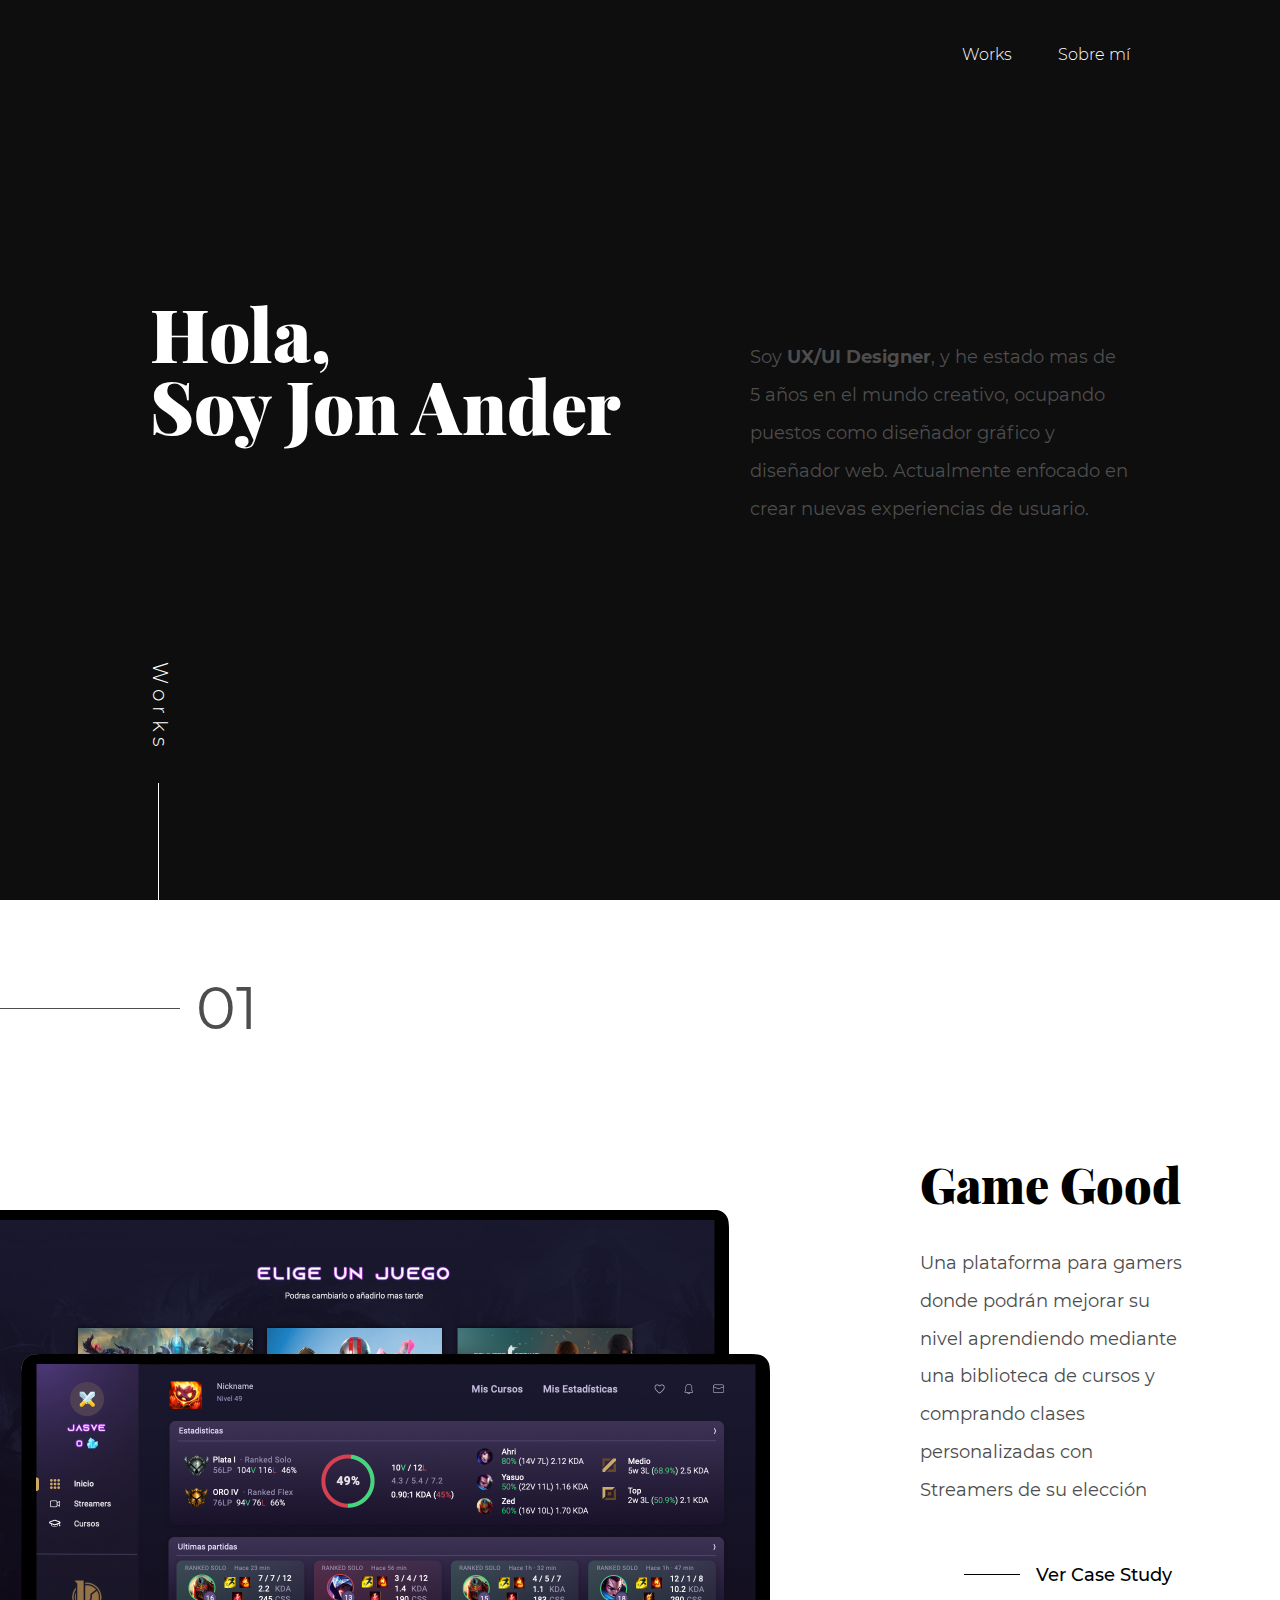
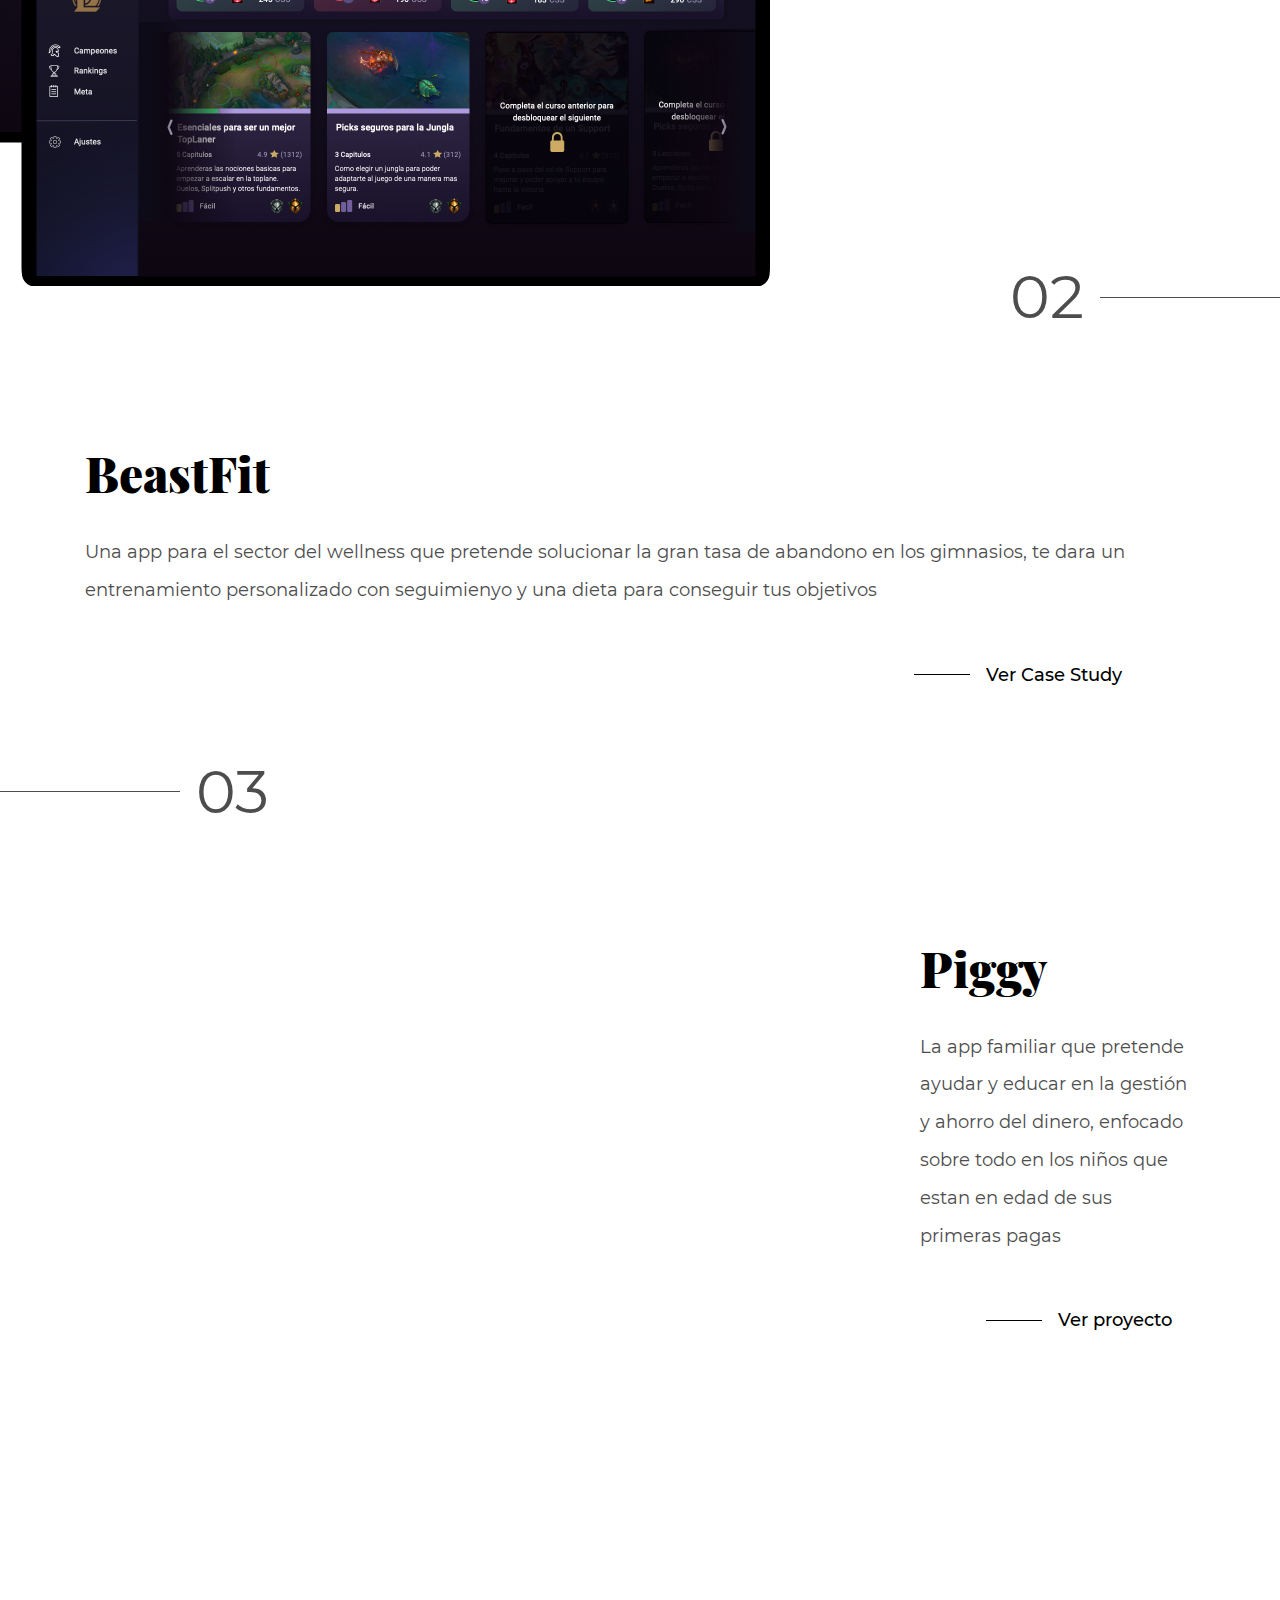
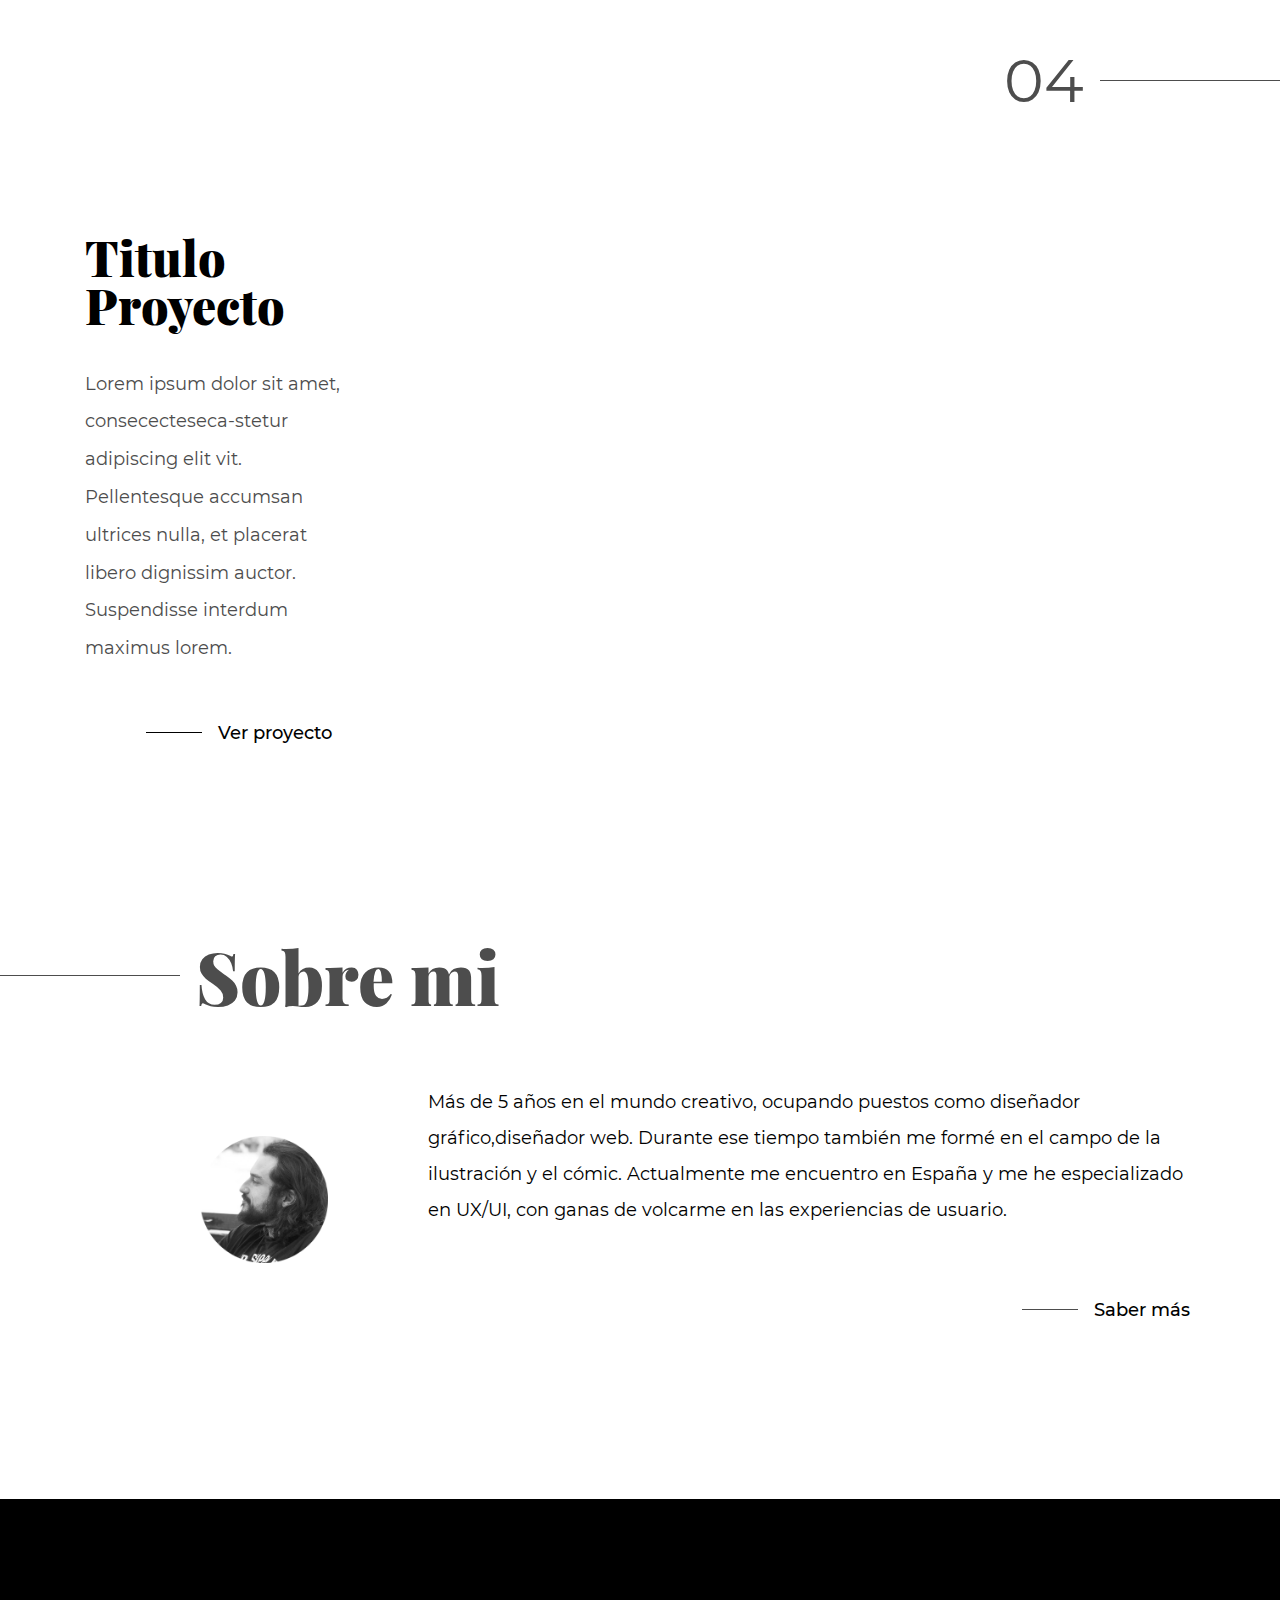
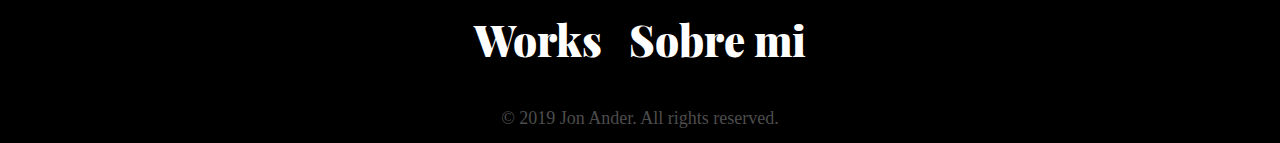
==== index.html @ a1425617 "Update index.html" ====
<!DOCTYPE html>
<html lang="en">

<head>
    <meta charset="UTF-8">
    <meta name="viewport" content="width=device-width, initial-scale=1.0">
    <meta http-equiv="X-UA-Compatible" content="ie=edge">
    <title>Jon Ander Designer</title>
    <link rel="stylesheet" href="reset.css">
    <link rel="stylesheet" href="normalize.css">
    <link rel="stylesheet" href="style.css">
    <link href="https://unpkg.com/aos@2.3.1/dist/aos.css" rel="stylesheet">
</head>

<body>

    <!--------- Portada ----------->

    <div class="hero-scene">
        <div class="contenedor-cabecera">
            <header class="container-cabecera">
                <div class="contenedor-redes">
                    <a href="#"><i class="fab fa-medium-m"></i></a>
                    <a href="#"><i class="fab fa-linkedin-in"></i></a>
                    <a href="#"><i class="far fa-envelope"></i></a>
                </div>
                <nav>
                    <div class="menu-home">
                        <a href="#">Works</a>
                        <a href="#">Sobre mí</a>
                    </div>
                </nav>
            </header>
        </div>
        <section class="caja-fraseyo">
            <div class="contenedor-yo">
                <p>Hola,</p>

                <p>Soy Jon Ander</p>
            </div>
            <h1 class="parrafo-home">Soy <span style="font-family: 'Montserrat-Bold';">UX/UI Designer</span>,
                y he estado mas de 5 años en el mundo creativo, ocupando puestos como diseñador gráfico y diseñador web.
                Actualmente enfocado en crear nuevas experiencias de usuario.</h1>
            <div>
        </section>
        <div class="texto-linea-rotar">
            <!--<img src="images/linea_vertical_home.png" alt="">-->
            <a href="">Works</a>
            <div class="hacer-linea-vertical"></div>
        </div>

    </div>

    <!-------------------->
    <!-------------------->
    <!-- Proyecto 1 -->

    <section class="caja-proyecto">
        <div class="caja-linea-numero-project">
            <div class="linea-horizontal-izq"></div>
            <p class="numero-project">01</p>
        </div>
        <div class="imagenes-textdrch">
            <div class="cajas-imagenes-izq">
                <a href="https://medium.com/@jasve90/ux-ui-case-study-good-game-plataforma-gamer-df535cbb4716"
                    class="link-img" target="_blank"><img src="images/gg1.png" alt="" style="opacity: 1;" class="imac"
                        data-aos="fade-up-right" data-aos-duration="1500" data-aos-easing="linear"></a>
                <a href="https://medium.com/@jasve90/ux-ui-case-study-good-game-plataforma-gamer-df535cbb4716"
                    class="link-image" target="_blank"><img src="images/gg-movil.png" alt="" class="iphone"
                        data-aos="fade-down" data-aos-duration="1000" data-aos-delay="100"></a>
            </div>
            <div class="texto-drch">
                <p class="titulo-text">Game Good</p>
                <p class="parrafo-drch">Una plataforma para gamers donde podrán mejorar su nivel aprendiendo mediante
                    una biblioteca de cursos y comprando clases personalizadas con Streamers de su elección
                </p>
                <div class="linea-enlace-drch">
                    <div class="linea-horizontal-enlace-drch"></div>
                    <a class="enlace"
                        href="https://medium.com/@jasve90/ux-ui-case-study-good-game-plataforma-gamer-df535cbb4716"
                        target="_blank">Ver Case Study</a>
                </div>
            </div>
        </div>
    </section>

    <!-------------------->
    <!-------------------->
    <!-- Proyecto 2 -->

    <section class="caja-proyecto">
        <div class="caja-linea-numero-project-drch">
            <div class="linea-horizontal-izq"></div>
            <p class="numero-project">02</p>
        </div>
        <div class="imagenes-textizq">
            <div class="cajas-imagenes-drch">
                <a href="https://medium.com/@jasve90/ux-ui-case-study-beastfit-app-wellness-f7bde3cec4b2"
                    class="link-image" target="_blank"><img src="images/wellnesv2.png" alt="" class="imac"
                        data-aos="fade-up-left" data-aos-duration="1500" data-aos-easing="linear"></a>
                <a href="https://medium.com/@jasve90/ux-ui-case-study-beastfit-app-wellness-f7bde3cec4b2" class="link-image" target="_blank"><img src="images/wellnes3.png" alt="" class="iphone"
                        data-aos="fade-down" data-aos-duration="1000" data-aos-delay="100"></a>
            </div>
            <div class="texto-izq">
                <p class="titulo-text">BeastFit</p>
                <p class="parrafo-drch">Una app para el sector del wellness que pretende solucionar la gran tasa de
                    abandono en los gimnasios, te dara un entrenamiento personalizado con seguimienyo y una dieta para
                    conseguir tus objetivos
                </p>
                <div class="linea-enlace-drch">
                    <div class="linea-horizontal-enlace-drch"></div>
                    <a class="enlace"
                        href="https://medium.com/@jasve90/ux-ui-case-study-beastfit-app-wellness-f7bde3cec4b2"
                        target="_blank">Ver Case Study</a>
                </div>
            </div>
        </div>
    </section>

    <!-------------------->
    <!------------------->
    <!-- Proyecto 3 -->

    <section class="caja-proyecto">
        <div class="caja-linea-numero-project">
            <div class="linea-horizontal-izq"></div>
            <p class="numero-project">03</p>
        </div>
        <div class="imagenes-textdrch">
            <div class="cajas-imagenes-izq">
                <a href="" class="link-img"><img src="images/imac_black.png" alt="" class="imac"
                        data-aos="fade-up-right" data-aos-duration="1500" data-aos-easing="linear"></a>
                <a href="" class="link-image"><img src="images/iPhoneXS - Space Gray Copy 4.png" alt="" class="iphone"
                        data-aos="fade-down" data-aos-duration="1000" data-aos-delay="100"></a>
            </div>
            <div class="texto-drch">
                <p class="titulo-text">Piggy</p>
                <p class="parrafo-drch">La app familiar que pretende ayudar y educar en la gestión y ahorro del dinero,
                    enfocado sobre todo en los niños que estan en edad de sus primeras pagas
                </p>
                <div class="linea-enlace-drch">
                    <div class="linea-horizontal-enlace-drch"></div>
                    <a class="enlace">Ver proyecto</a>
                </div>
            </div>
        </div>
    </section>

    <!-------------------->
    <!-------------------->
    <!-- Proyecto 4 -->

    <section class="caja-proyecto">
        <div class="caja-linea-numero-project-drch">
            <div class="linea-horizontal-izq"></div>
            <p class="numero-project">04</p>
        </div>
        <div class="imagenes-textizq">
            <div class="cajas-imagenes-drch">
                <a href="" class="link-image"><img src="images/imac_black.png" alt="" class="imac"
                        data-aos="fade-up-left" data-aos-duration="1500" data-aos-easing="linear"></a>
                <img src="images/iPhoneXS - Space Gray Copy 4.png" alt="" class="iphone" class="iphone"
                    data-aos="fade-down" data-aos-duration="1000" data-aos-delay="100">
            </div>
            <div class="texto-izq">
                <p class="titulo-text">Titulo Proyecto</p>
                <p class="parrafo-drch">Lorem ipsum dolor sit amet, consececteseca-stetur adipiscing elit vit.
                    Pellentesque
                    accumsan ultrices nulla, et placerat libero dignissim auctor. Suspendisse interdum maximus lorem.
                </p>
                <div class="linea-enlace-drch">
                    <div class="linea-horizontal-enlace-drch"></div>
                    <a class="enlace">Ver proyecto</a>
                </div>
            </div>
        </div>
    </section>
    <!-------------------->
    <!-------------------->
    <!-- About me-->

    <section>
        <div class="caja-linea-numero-project">
            <div class="linea-horizontal-izq-about"></div>
            <p class="about">Sobre mi</p>
        </div>
        <div class="container-about">
            <div class="imagen-yo">
                <img src="images/yo.png" alt="">
            </div>
            <div class="texto-yo">
                <p class="titulo-yo">Más de 5 años en el mundo creativo, ocupando puestos como diseñador
                    gráfico,diseñador web. Durante ese tiempo también me formé en el campo de la ilustración y el cómic.
                    Actualmente me encuentro en España y me he especializado en UX/UI, con ganas de volcarme en las
                    experiencias de usuario.</p>
                <div class="linea-enlace-about">
                    <div class="linea-horizontal-about"></div>
                    <a class="enlace">Saber más</a>
                </div>
            </div>
        </div>
    </section>
    <!-------------------->
    <!-------------------->
    <!-- Footer -->
    <footer>
        <div class="container-footer">
            <div class="redes-footer">
                <a href="#"><i class="fab fa-medium-m"></i></a>
                <a href="#"><i class="fab fa-linkedin-in"></i></a>
                <a href="#"><i class="far fa-envelope"></i></a>
            </div>
            <div class="menu-footer">
                <a href="">Works</a>
                <a href="">Sobre mi</a>
            </div>
            <div class="frase-derechos">
                <p>© 2019 Jon Ander. All rights reserved.</p>
            </div>
        </div>
    </footer>

</body>

<script src="https://unpkg.com/aos@2.3.1/dist/aos.js"></script>
<script>
    AOS.init();
    window.addEventListener('load', AOS.refresh)
</script>
<script src="https://kit.fontawesome.com/026ed7ef67.js" crossorigin="anonymous"></script>

</html>
---- style.css ----
@font-face{
    font-family: 'Montserrat-Medium';
    src: url("fonts/Montserrat-Medium.ttf")
}
@font-face{
    font-family: 'Montserrat-Light';
    src: url("fonts/Montserrat-Light.ttf")
}
@font-face{
    font-family: 'Montserrat-Regular';
    src: url("fonts/Montserrat-Regular.ttf")
}
@font-face{
    font-family: 'Montserrat-Bold';
    src: url("fonts/Montserrat-Bold.ttf")
}
@font-face{
    font-family: 'PlayfairDislplay-black';
    src: url("fonts/PlayfairDisplay-Black.ttf")
}

html{
    height: 100%;
}

body{
    height:100%;
}

a{
text-decoration:none;
color:#ffffff;
}

body{
    font-family: 'Montserrat-Light';
}

div.hero-scene {
    background: #0E0E0E;
    width: 100%;
    min-height: 100%;
    height: 100%;
}

header {
    align-items: center;
    display: flex;
    padding: 42px 150px 0px 150px;
    flex-wrap: nowrap;
    align-content: normal;
    justify-content: space-between;
}

.contenedor-redes a {
    margin-right: 18px;
    font-size: 25px;
}
.contenedor-redes a:last-child {
    margin: 0px;
}
.menu-home a:first-child {
    margin-right: 42px;
}
section.caja-fraseyo {
    display: flex;
    margin-left: 150px;
    margin-right: 150px;
    margin-top: 230px;
    align-items: baseline;
}
.contenedor-yo{
    margin-right: 120px;

}

.contenedor-yo p {
    font-family: 'PlayfairDislplay-black';
    color: white;
    width: 480px;
    margin: 0px;
    font-size:72px;
    
}
.parrafo-home{
    font-size: 18px;
    font-family: 'Montserrat-Regular';
    color:#4D4D4D;
    line-height: 38px;
    margin-bottom: 0px;
}
.texto-linea-rotar {
    margin-left: 150px;
    display: flex;
    flex-direction: column;
    align-items: flex-start;
}

.hacer-linea-vertical {
    width: 1px;
    background: white;
    height: 130px;
    margin-left: 8px;
}

.texto-linea-rotar a {
    font-family: 'Montserrat-Light';
    font-size: 20px;
    letter-spacing: 5.6px;
    writing-mode: tb-rl;
    margin-top: 134px;
    margin-bottom: 30px;
}
.texto-drch a{
    color: black;
}

.caja-linea-numero-project {
    margin-top: 78px;
    display: flex;
    align-items: center;
}

.linea-horizontal-izq {
    width: 180px;
    height: 1px;
    background: #4d4d4d;
}

.caja-linea-numero-project {
    margin-top: 78px;
}

p.numero-project {
    font-family: 'Montserrat-Regular';
    font-size: 60px;
    margin-left: 16px;
    color: #4D4D4D;
    margin-right: 16px;
}

.imagenes-textdrch {
    display: flex;
    margin-left: 80px;
    margin-right: 92px;
    margin-top: 72px;
}
.texto-drch {
    margin-left: 50px;
    margin-top:50px;
}


.cajas-imagenes-izq{
    position: relative;
} 
.imac {
    max-width: 790px;
    opacity: 1;
}


.cajas-imagenes-izq .iphone{
    max-width: 220px;
    position: absolute;
    top: 38%;
    left: 10%;
    width: 100%;
}

p.titulo-text {
    font-family: 'PlayfairDislplay-black';
    font-size: 48px;
    margin: 0px;
}
p.parrafo-drch {
    font-family: 'Montserrat-Regular';
    font-size: 18px;
    color: #4d4d4d;
    line-height: 2.1;
    margin-top: 37px;
}


.linea-enlace-drch {
    display: flex;
    align-items: center;
    justify-content: flex-end;
    margin-top: 56px;
    margin-right: 16px;
}
.texto-drch a {
    color: black;
    font-family: 'Montserrat-Medium';
    font-size: 18px;
}
.linea-horizontal-enlace-drch {
    width: 56px;
    background: black;
    height: 1px;
    margin-right: 16px;
}
/*    Caja texto izq      */

.caja-linea-numero-project-drch {
    margin-top: 78px;
    display: flex;
    align-items: center;
    flex-direction: row-reverse;
}

.imagenes-textizq {
    display: flex;
    margin-left: 85px;
    margin-right: 92px;
    margin-top: 72px;
    flex-direction: row-reverse;
}

.texto-izq {
    margin-right: 50px;
    margin-top:50px;
}

.texto-izq a {
    color: black;
    font-family: 'Montserrat-Medium';
    font-size: 18px;
}

.cajas-imagenes-drch{
    position: relative;
} 

.cajas-imagenes-drch .iphone{
    max-width: 220px;
    position: absolute;
    top: 38%;
    right: 10%;
}
/*****   ABOUT ME *****/

.linea-horizontal-izq-about {
    width: 180px;
    height: 1px;
    background: #4d4d4d;
}

p.about {
    font-family: 'PlayfairDislplay-black';
    font-size: 72px;
    margin-left: 16px;
    color: #4D4D4D;
}

.container-about {
    display: flex;
    align-items: center;
}
.imagen-yo {
    margin-left: 200px;
    margin-top: 72px;
}
.imagen-yo img {
    width: 76%;


}
.texto-yo {
    MARGIN-RIGHT: 90PX;
    MARGIN-LEFT: 60px;
    margin-top: 72px;
}

p.titulo-yo{
    font-family: 'Montserrat-Regular';
    font-size:18px;
    line-height: 36px;
}

.linea-enlace-about a{
    color: black;
    font-family: 'Montserrat-Medium';
    font-size: 18px;
}

.linea-enlace-about {
    display: flex;
    justify-content: flex-end;
    align-items: center;
    margin-top: 73px;
}
.linea-horizontal-about {
    width: 56px;
    height: 1px;
    background: #4D4D4D;
    margin-right:16px;
}

/** F O O T E R **/

footer{
    margin-top:180px;
}

.container-footer {
    background-color: #000000;
    text-align: center;
    padding-top: 40px;
    padding-bottom: 16px;
}

.redes-footer a {
    font-size: 24px;
}

.redes-footer {
    display: flex;
    justify-content: space-evenly;
    width: 10%;
    margin: 0 auto;
    margin-top: 40px;
    margin-bottom: 40px;
}

.menu-footer {
    width: 30%;
    margin: 0 auto;
    display: flex;
    justify-content: space-evenly;
}

.menu-footer a {
    font-size: 42px;
    font-family: 'PlayfairDislplay-black';
}

.frase-derechos {
    display: flex;
    justify-content: center;
    width: 50%;
    margin: 0 auto;
    margin-top: 48px;
}
.frase-derechos p {
    color: #4D4D4D;
    font-size: 18px;
    font-family: 'Montserrat';
}
a:hover{
    color: #E98F40;
}
.contenedor-redes a:hover {
    background: white;
    padding: 10px 12px;
    border-radius: 50%;
}



.cajas-imagenes-izq img:hover{
    transform: scale(1.1);
}


/********************/
/******  R E S P O N S I V E ******/

@media only screen and (max-width:414px){
    html {
        height: 100%;
        max-width: 100%;
        /* overflow-x: hidden; */
    }
    
    body{
        height:100%;
        max-width: 100%;
        /* overflow-x: hidden; */
    }

header {
    align-items: center;
    display: flex;
    padding: 20px;
    flex-direction: column;
    align-content: normal;
    justify-content: space-between;
}
.menu-home {
    display: flex;
    justify-content: center;
    margin: 0 auto;
    margin-top: 24px;
}




.contenedor-redes {
    display: none;
}
section.caja-fraseyo {
    display: block;
    margin-left: 0;
    margin-right: 30px;
    margin-top: 70px;
    align-items: baseline;
}
.contenedor-yo {
    margin-right: 0;
}
.contenedor-yo p {
    width: auto;
    margin: 0px;
    font-size: 76px;
    line-height: 80px;
    margin-left: 10px;
}
.parrafo-home {
    font-size: 18px;
    font-family: 'Montserrat-Regular';
    color: #4D4D4D;
    line-height: 36px;
    margin-top: 40px;
    margin-left: 10px;
}

div.hero-scene {
    background: #0E0E0E;
    width: 100%;
    min-height: 100%;
    height: auto;
}
.texto-linea-rotar {
    margin-left: 5px;
}

.imagenes-textdrch {
    display: BLOCK;
    margin-left: 0;
    margin-right: 0;
    margin-top: 72px;
}
.texto-drch {
    margin-left: 10px;
    margin-right: 10px;
    margin-top: 70px;
}
.cajas-imagenes-drch .iphone {
    right: 14%;
}
.imagenes-textizq {
    display: BLOCK;
    margin-left: 0;
    margin-right: 0;
    margin-top: 72px;
    flex-direction: row-reverse;
}
.texto-izq {
    margin-right: 20px;
    margin-top: 70px;
    margin-left: 10px;
}
.linea-horizontal-izq-about {
    width: 50px;;
}
p.about {
    font-size: 40px;
}

.container-about {
    display: block;
    align-items: inherit;
}
.imagen-yo {
    margin-left: 0;
    margin-top: 72px;
    text-align: center;
}
.texto-yo {
    MARGIN-RIGHT: 20px;
    MARGIN-LEFT: 10px;
    margin-top: 50px;
}
.redes-footer {
    display: flex;
    justify-content: space-evenly;
    width: 50%;
    margin: 0 auto;
    margin-top: 40px;
    margin-bottom: 40px;
}
.menu-footer a {
    font-size: 30px;
    font-family: 'PlayfairDislplay-black';
}
.menu-footer {
    width: 80%;
    margin: 0 auto;
    display: flex;
    justify-content: space-evenly;
}
.frase-derechos {
    display: flex;
    justify-content: center;
    width: 100%;
    margin: 0 auto;
    margin-top: 48px;
}
.frase-derechos p {
    font-size: 15px;
}

.caja-proyecto {
    overflow-x: hidden;
}  

}
@media only screen and (min-width:415px) and (max-width:768px){
    html {
        height: 100%;
        max-width: 100%;
        /* overflow-x: hidden; */
    }
    
    body{
        height:100%;
        max-width: 100%;
        /* overflow-x: hidden; */
    }
    
    header {
        align-items: center;
        display: flex;
        padding: 20px 50px 20px 50px;
        flex-wrap: nowrap;
        align-content: normal;
        justify-content: space-between;
    }
    div.hero-scene {
    background: #0E0E0E;
    width: 100%;
    min-height: 0;
    height: auto;
}
   

section.caja-fraseyo {
    display: flex;
    margin-left: 50px;
    margin-right: 50px;
    margin-top: 150px;
    align-items: center;
}
.parrafo-home {
    margin-left: 70px;
}
    .contenedor-yo {
        margin-right: 0;
        max-width: 50%;
    }
    .contenedor-yo p {
        margin: 0px;
        font-size: 76px;
        line-height: 80px;
        margin-left: 10px;
    }
    .parrafo-home {
        font-size: 18px;
        font-family: 'Montserrat-Regular';
        color: #4D4D4D;
        line-height: 36px;
        margin-top: 0px;
        margin-left: 10px;
        margin-right: 10px;
    }
    
    div.hero-scene {
        background: #0E0E0E;
        width: 100%;
        min-height:0%;
        height: auto;
    }
    .texto-linea-rotar {
        margin-left: 50px;
    }
    
    .imagenes-textdrch {
        display: BLOCK;
        margin-left: 0;
        margin-right: 0;
        margin-top: 72px;
    }
    .texto-drch {
        margin-left: 50px;
        margin-right: 50px;
        margin-top: 70px;
    }
    .cajas-imagenes-drch .iphone {
        right: 14%;
    }
    .imagenes-textizq {
        display: BLOCK;
        margin-left: 0;
        margin-right: 0;
        margin-top: 72px;
        flex-direction: row-reverse;
    }
    .texto-izq {
        margin-right: 50px;
        
        margin-top: 70px;
        margin-left: 50px;
    }
    .linea-horizontal-izq-about {
        width: 50px;;
    }
    p.about {
        font-size: 40px;
    }
    
    .container-about {
        align-items: inherit;
    }
    .imagen-yo {
        margin-left: 0;
        margin-top: 72px;
        text-align: center;
    }
    .imagen-yo img {
        width: 70%;
    }
    .texto-yo {
        MARGIN-RIGHT: 50px;
        MARGIN-LEFT: 10px;
        margin-top: 50px;
        max-width: 60%;
    }
    .redes-footer {
        display: flex;
        justify-content: space-evenly;
        width: 50%;
        margin: 0 auto;
        margin-top: 40px;
        margin-bottom: 40px;
    }
    .menu-footer a {
        font-size: 30px;
        font-family: 'PlayfairDislplay-black';
    }
    .menu-footer {
        width: 80%;
        margin: 0 auto;
        display: flex;
        justify-content: space-evenly;
    }
    .frase-derechos {
        display: flex;
        justify-content: center;
        width: 100%;
        margin: 0 auto;
        margin-top: 48px;
    }
    .frase-derechos p {
        font-size: 15px;
    }

    .caja-proyecto {
        overflow-x: hidden;
    }  
    
}


@media only screen and (min-width:769px) and (max-width:1024px){

    body {
        width: 100%;
        /* overflow-x: hidden;
        min-width: 100%; */
    }
    html {
        width: 100%;
        /* overflow-x: hidden;
        min-width: 100%; */
    }

    
    header {
        align-items: center;
        display: flex;
        padding: 20px 50px 20px 50px;
        flex-wrap: nowrap;
        align-content: normal;
        justify-content: space-between;
    }
    div.hero-scene {
    background: #0E0E0E;
    width: 100%;
    min-height: 0;
    height: auto;
}
   

section.caja-fraseyo {
    display: flex;
    margin-left: 50px;
    margin-right: 50px;
    margin-top: 150px;
    align-items: center;
}
.parrafo-home {
    margin-left: 70px;
}
    .contenedor-yo {
        margin-right: 0;
        max-width: 50%;
    }
    .contenedor-yo p {
        margin: 0px;
        font-size: 76px;
        line-height: 80px;
        margin-left: 10px;
    }
    .parrafo-home {
        font-size: 18px;
        font-family: 'Montserrat-Regular';
        color: #4D4D4D;
        line-height: 36px;
        margin-top: 0px;
        margin-left: 10px;
        margin-right: 10px;
    }
    
    div.hero-scene {
        background: #0E0E0E;
        width: 100%;
        min-height:0%;
        height: auto;
    }
    .texto-linea-rotar {
        margin-left: 50px;
    }
    
    .imagenes-textdrch {
        display: BLOCK;
        margin-top: 72px;
    }
    .texto-drch {
        margin-left: 50px;
        margin-right: 50px;
        margin-top: 70px;
    }
    .cajas-imagenes-drch .iphone {
        right: 14%;
    }
    .imagenes-textizq {
        display: BLOCK;
        margin-top: 72px;
        flex-direction: row-reverse;
    }
    .texto-izq {
        margin-right: 50px;
        
        margin-top: 70px;
        margin-left: 50px;
    }
    .linea-horizontal-izq-about {
        width: 50px;;
    }
    p.about {
        font-size: 40px;
    }
    
    .container-about {
        align-items: inherit;
    }
    .imagen-yo {
        margin-left: 0;
        margin-top: 72px;
        text-align: center;
    }
    .imagen-yo img {
        width: 70%;
    }
    .texto-yo {
        MARGIN-RIGHT: 50px;
        MARGIN-LEFT: 10px;
        margin-top: 50px;
        max-width: 60%;
    }
    .redes-footer {
        display: flex;
        justify-content: space-evenly;
        width: 50%;
        margin: 0 auto;
        margin-top: 40px;
        margin-bottom: 40px;
    }
    .menu-footer a {
        font-size: 30px;
        font-family: 'PlayfairDislplay-black';
    }
    .menu-footer {
        width: 80%;
        margin: 0 auto;
        display: flex;
        justify-content: space-evenly;
    }
    .frase-derechos {
        display: flex;
        justify-content: center;
        width: 100%;
        margin: 0 auto;
        margin-top: 48px;
    }
    .frase-derechos p {
        font-size: 15px;
    }

    .caja-proyecto {
        overflow-x: hidden;
    }  


}



@media only screen and (min-width:1025px) and (max-width:1440px){
}


@media only screen and (min-width:1441px){
}
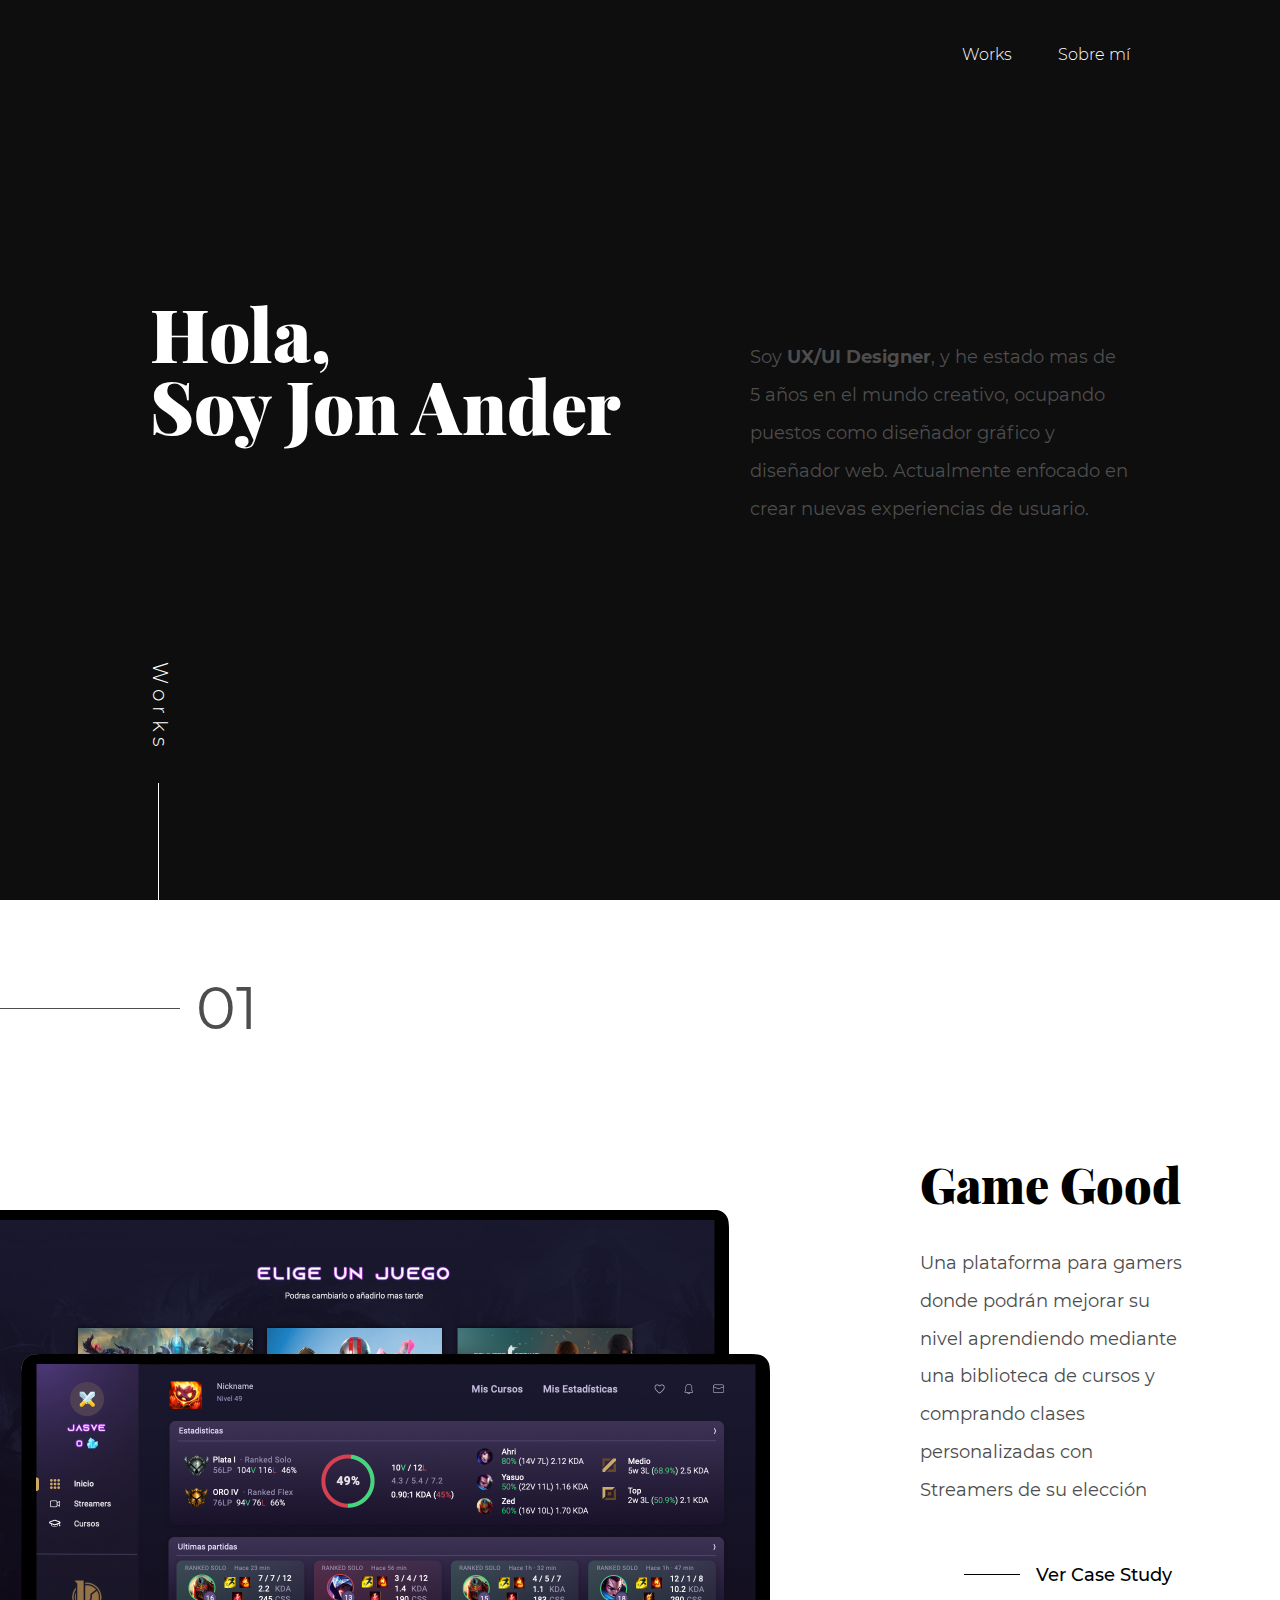
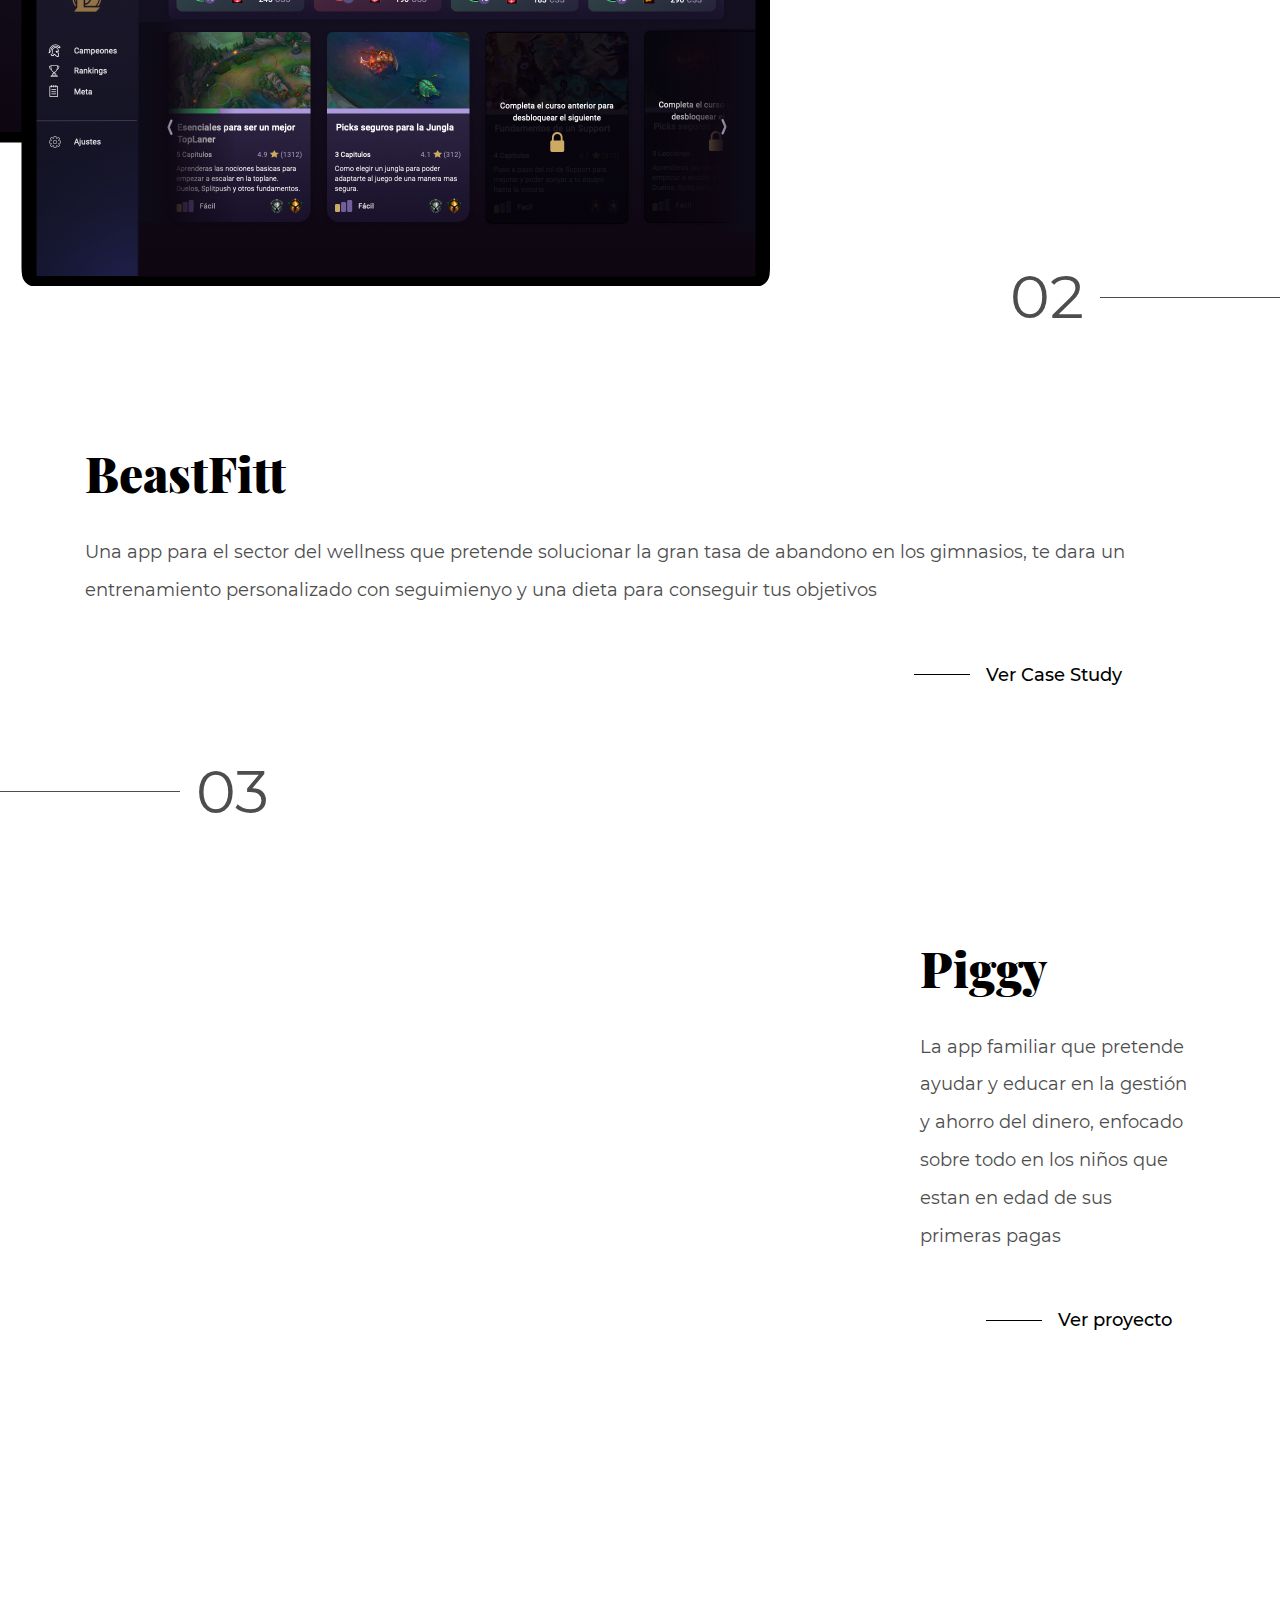
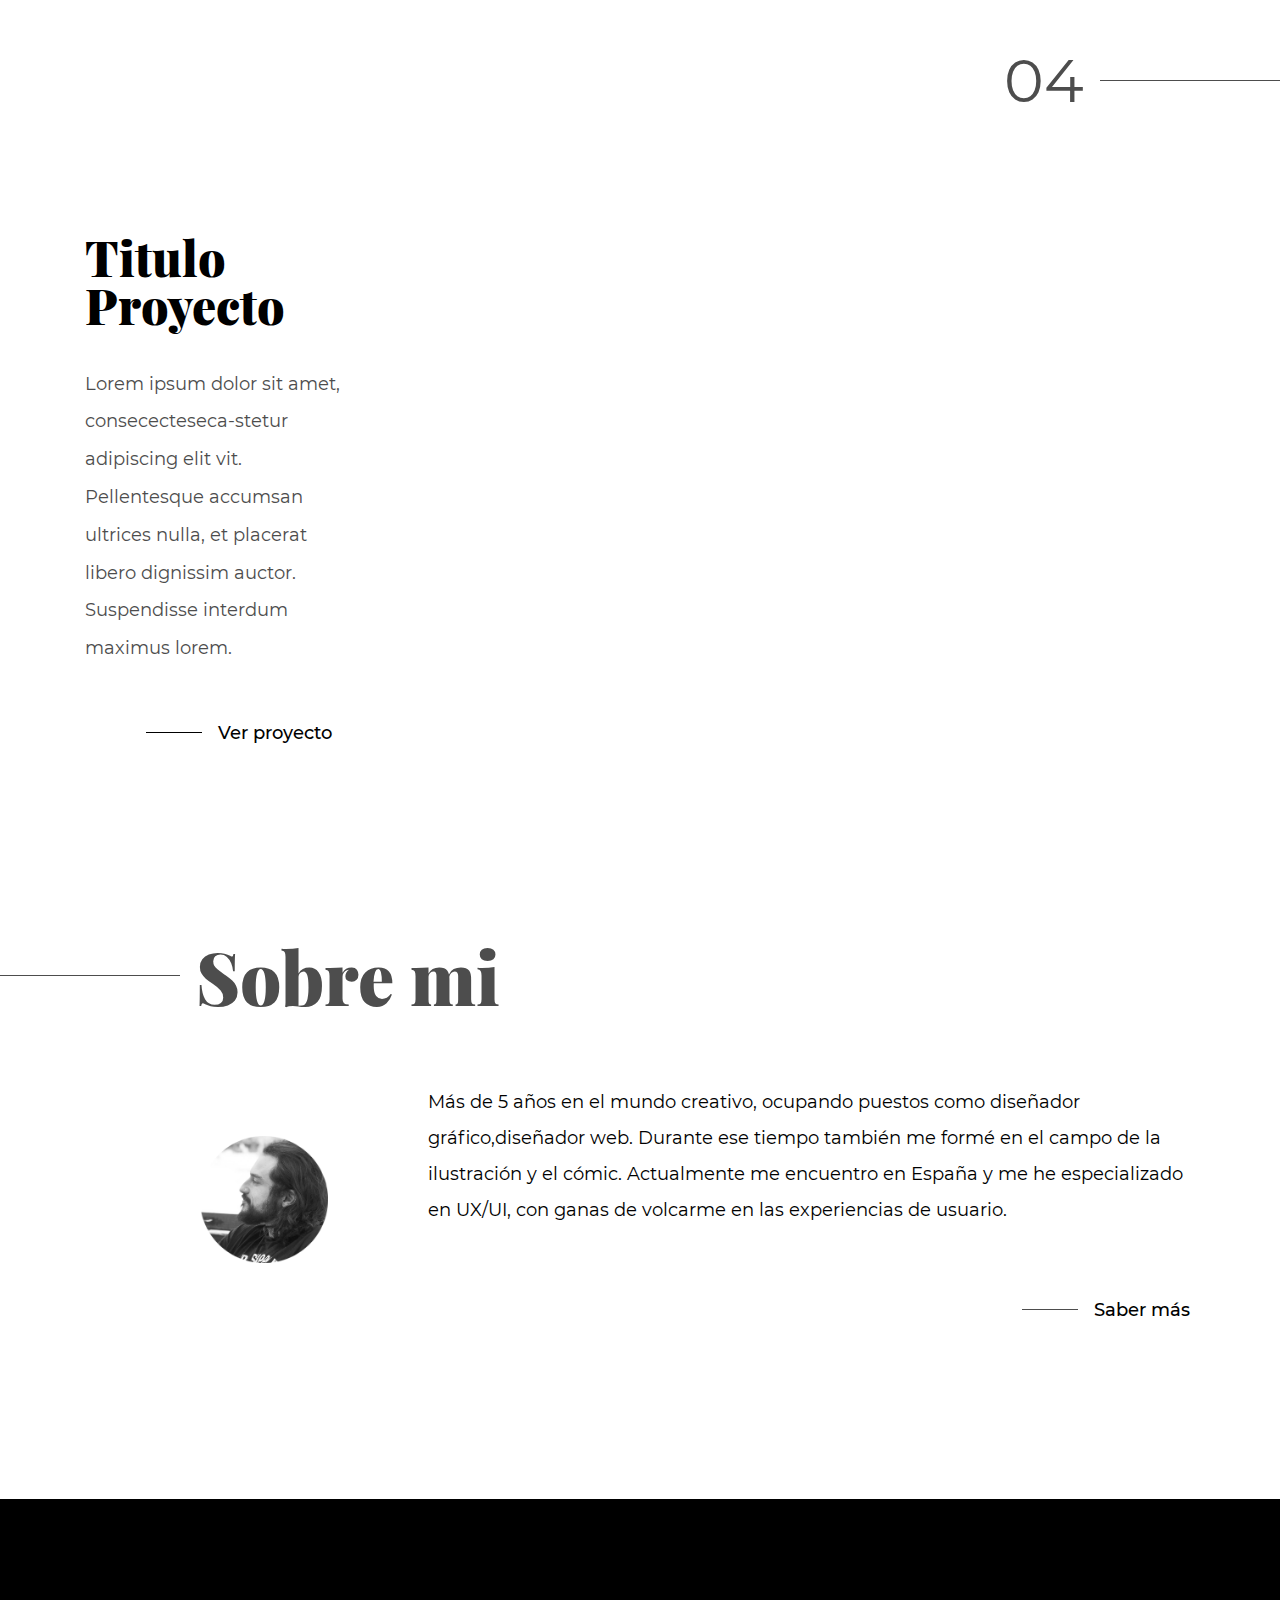
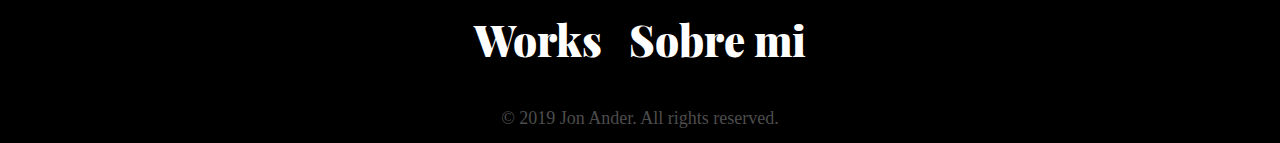
==== commit 02e52301: "Update index.html" ====
--- a/index.html
+++ b/index.html
@@ -102,7 +102,7 @@
                         data-aos="fade-down" data-aos-duration="1000" data-aos-delay="100"></a>
             </div>
             <div class="texto-izq">
-                <p class="titulo-text">BeastFit</p>
+                <p class="titulo-text">BeastFitt</p>
                 <p class="parrafo-drch">Una app para el sector del wellness que pretende solucionar la gran tasa de
                     abandono en los gimnasios, te dara un entrenamiento personalizado con seguimienyo y una dieta para
                     conseguir tus objetivos
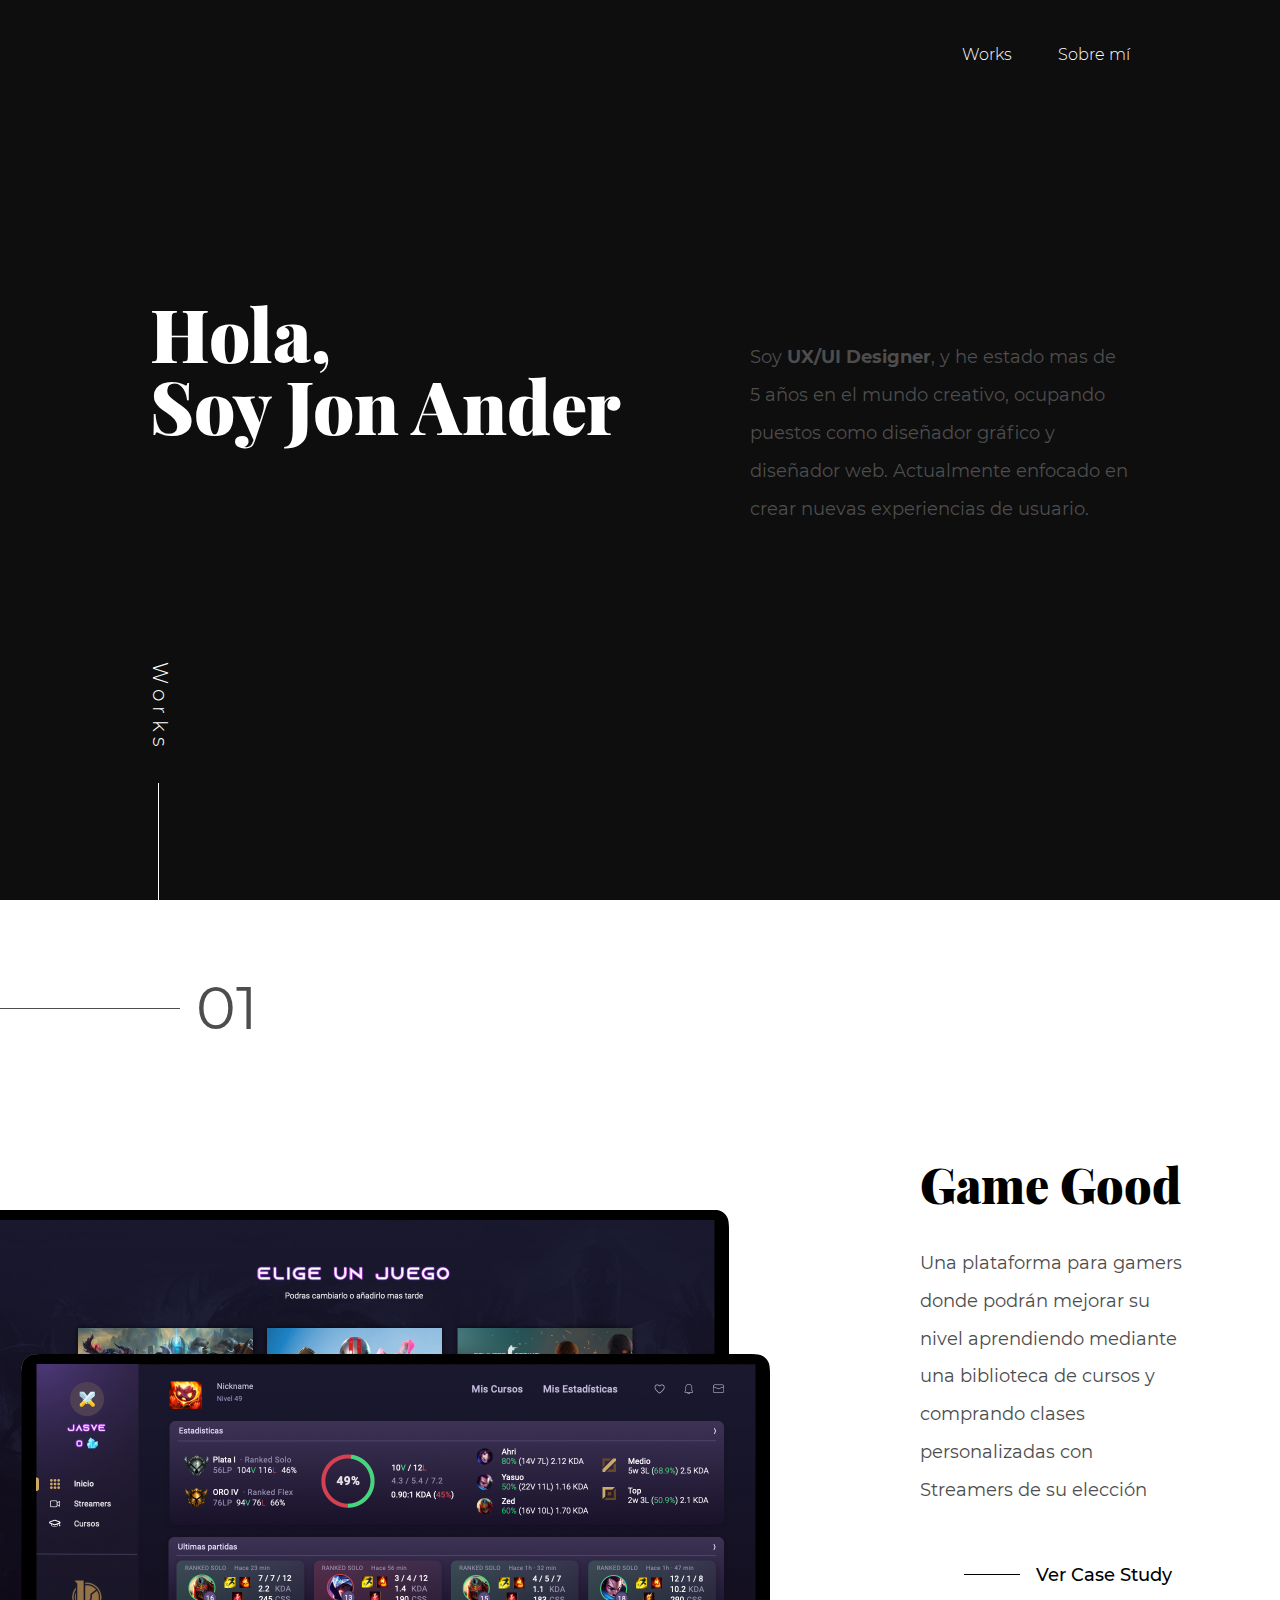
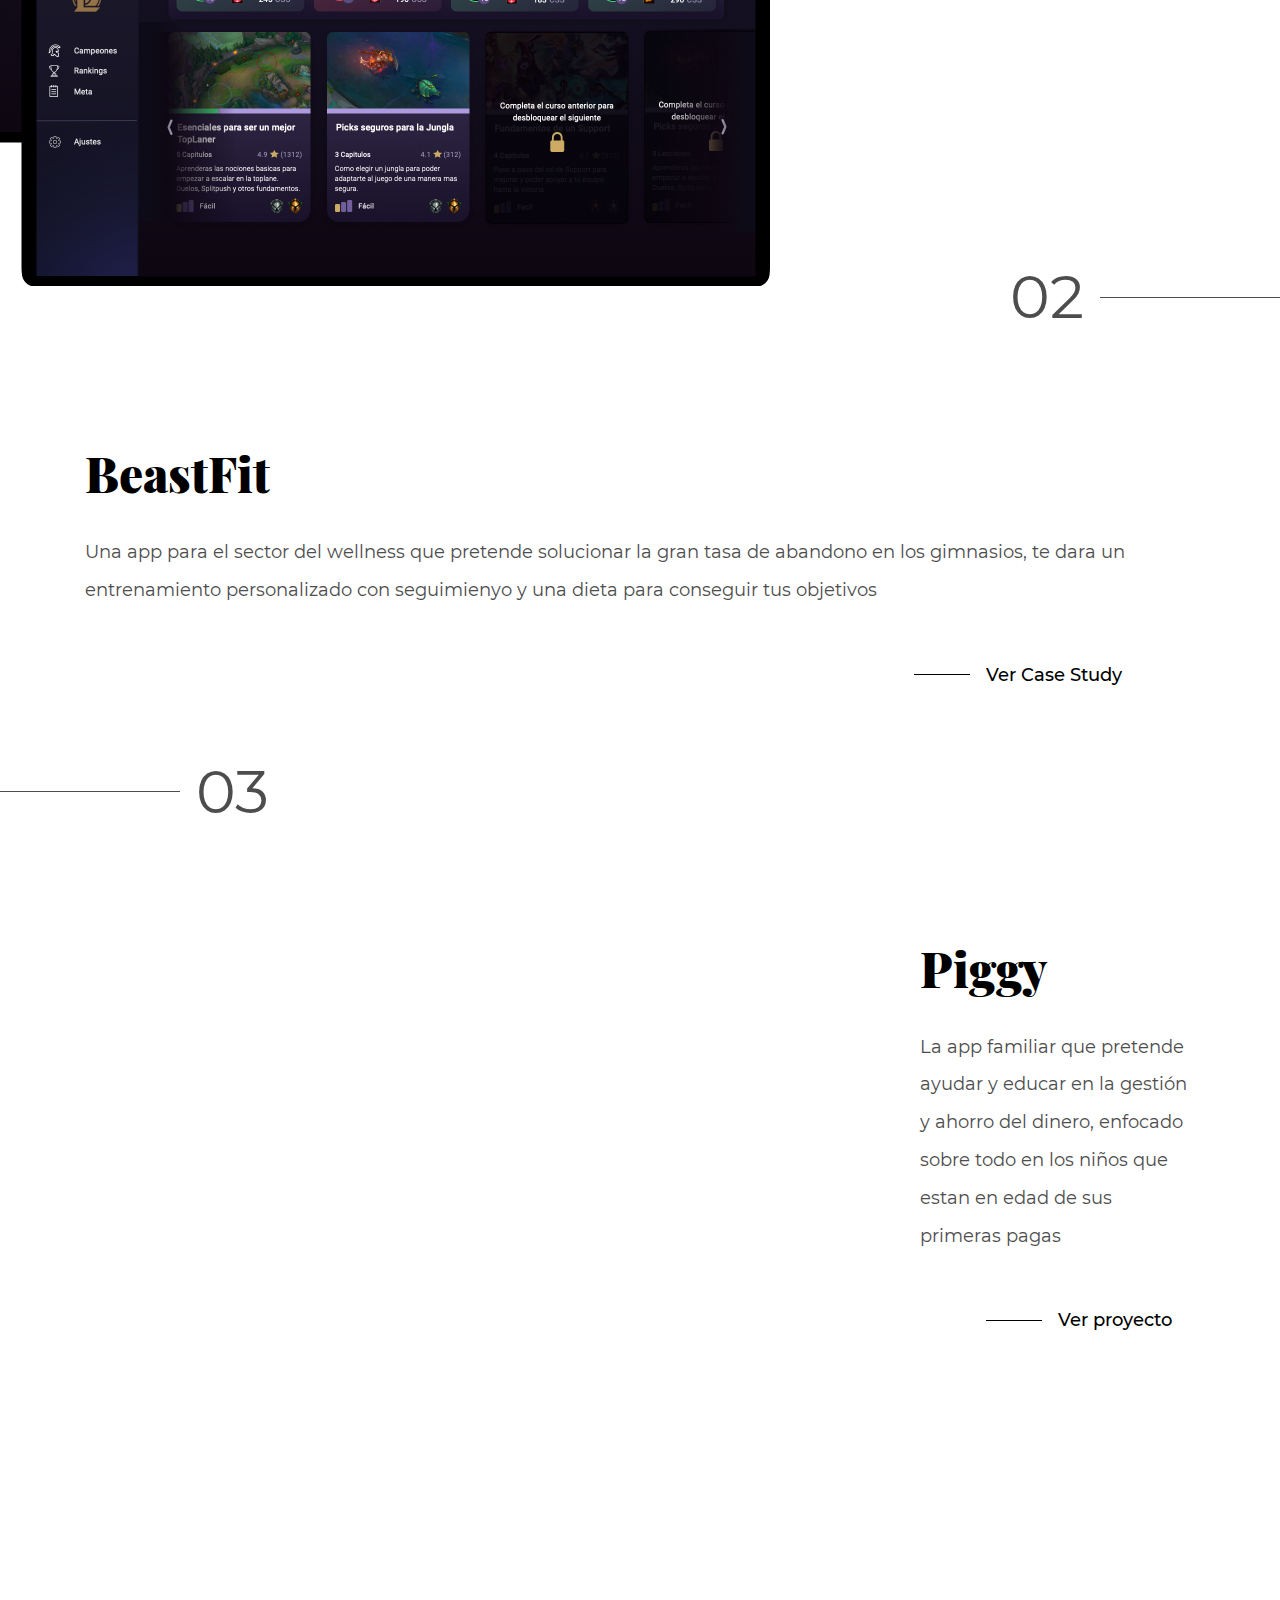
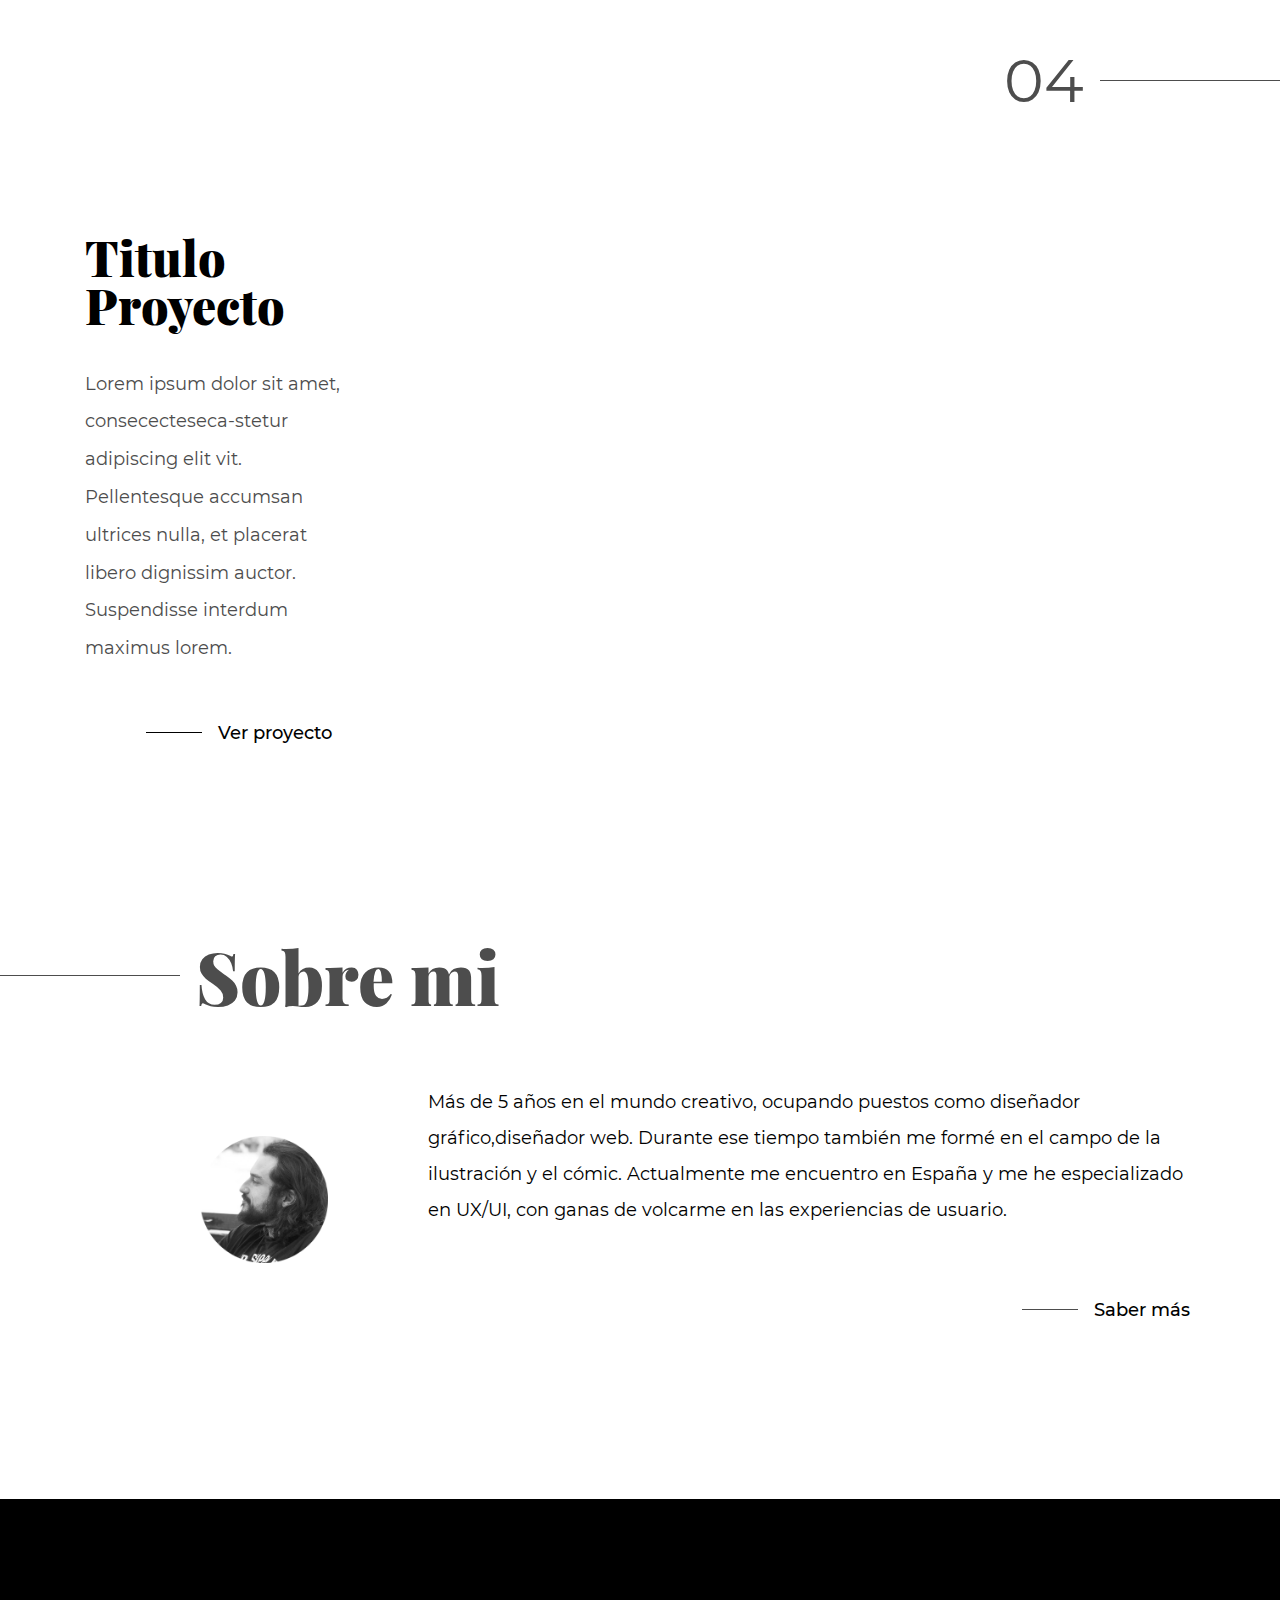
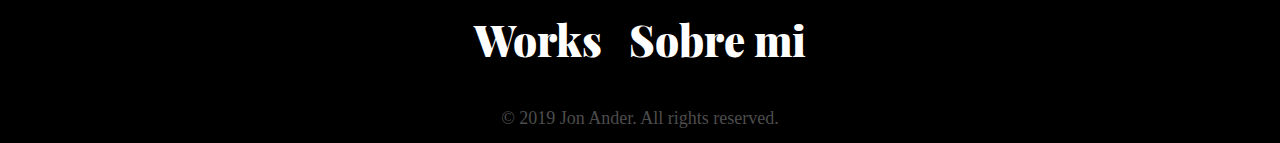
==== commit 937508ac: "Update index.html" ====
--- a/index.html
+++ b/index.html
@@ -102,7 +102,7 @@
                         data-aos="fade-down" data-aos-duration="1000" data-aos-delay="100"></a>
             </div>
             <div class="texto-izq">
-                <p class="titulo-text">BeastFitt</p>
+                <p class="titulo-text">BeastFit</p>
                 <p class="parrafo-drch">Una app para el sector del wellness que pretende solucionar la gran tasa de
                     abandono en los gimnasios, te dara un entrenamiento personalizado con seguimienyo y una dieta para
                     conseguir tus objetivos
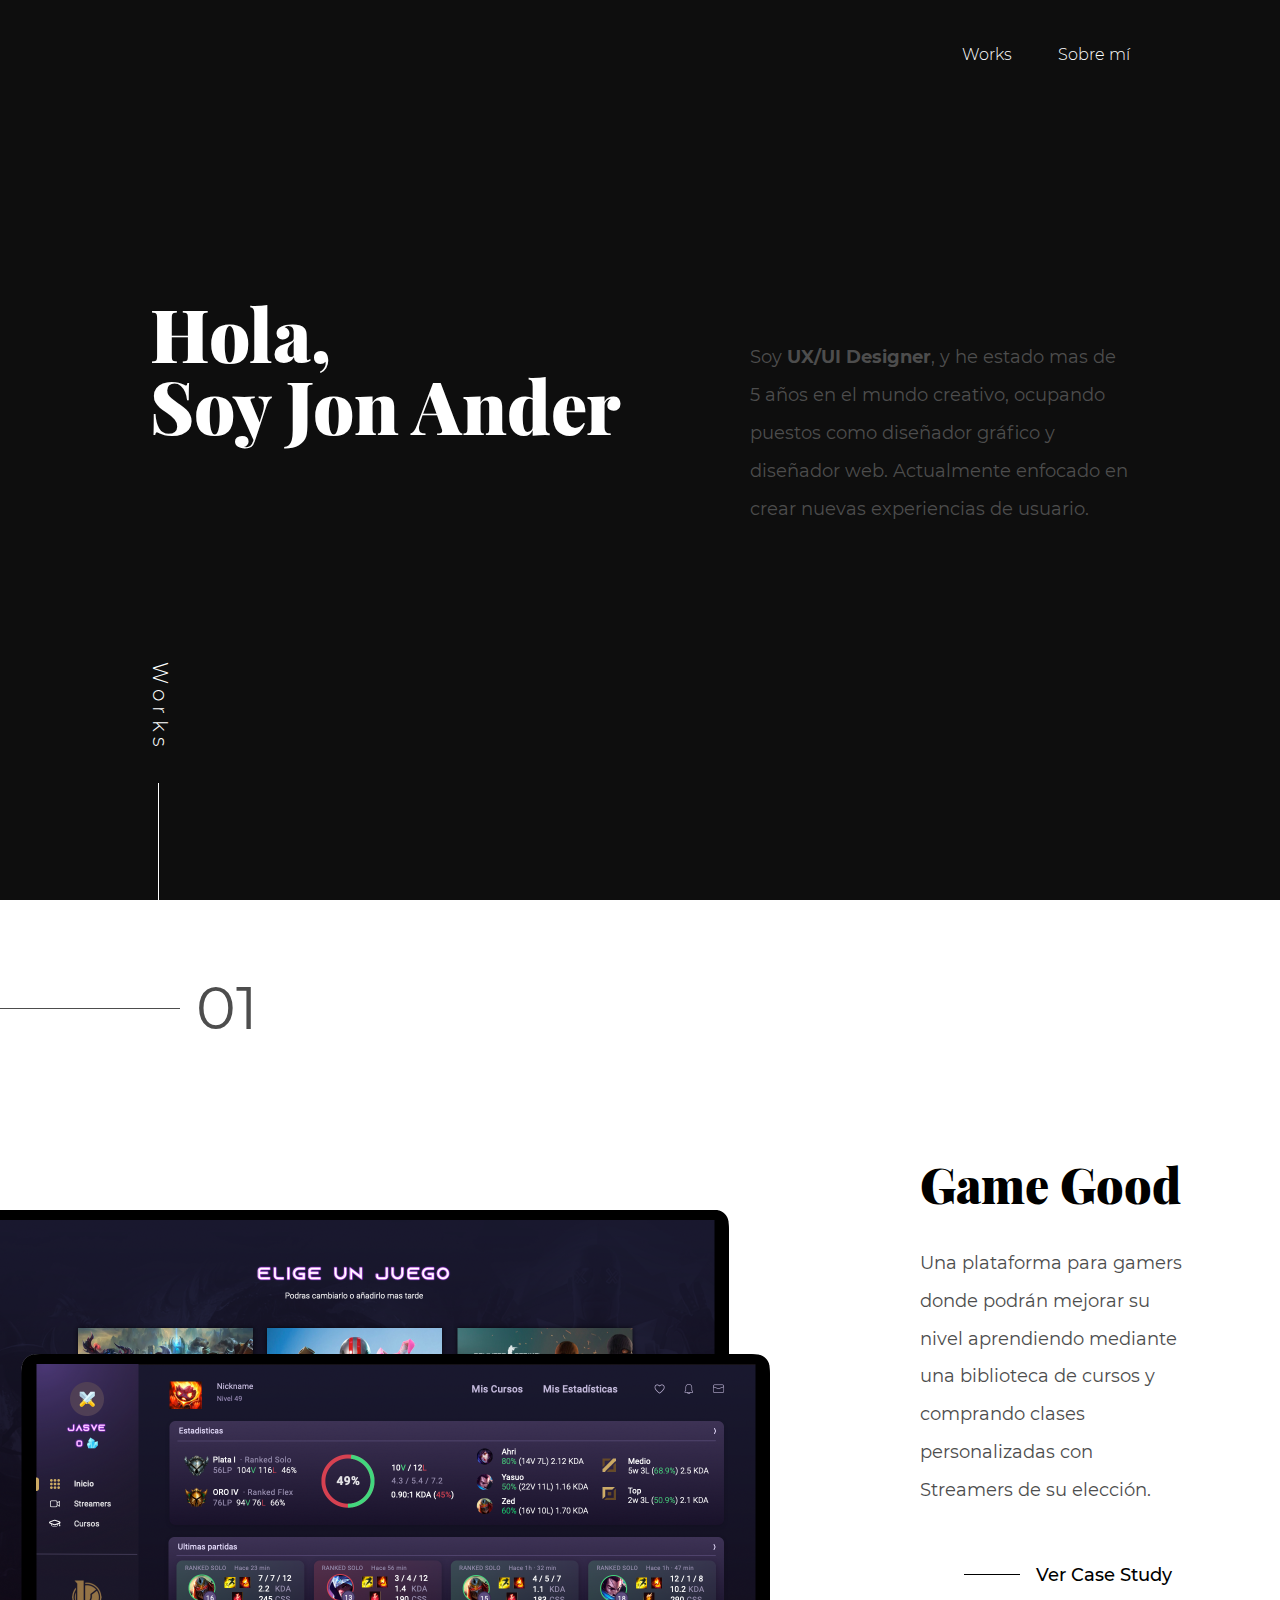
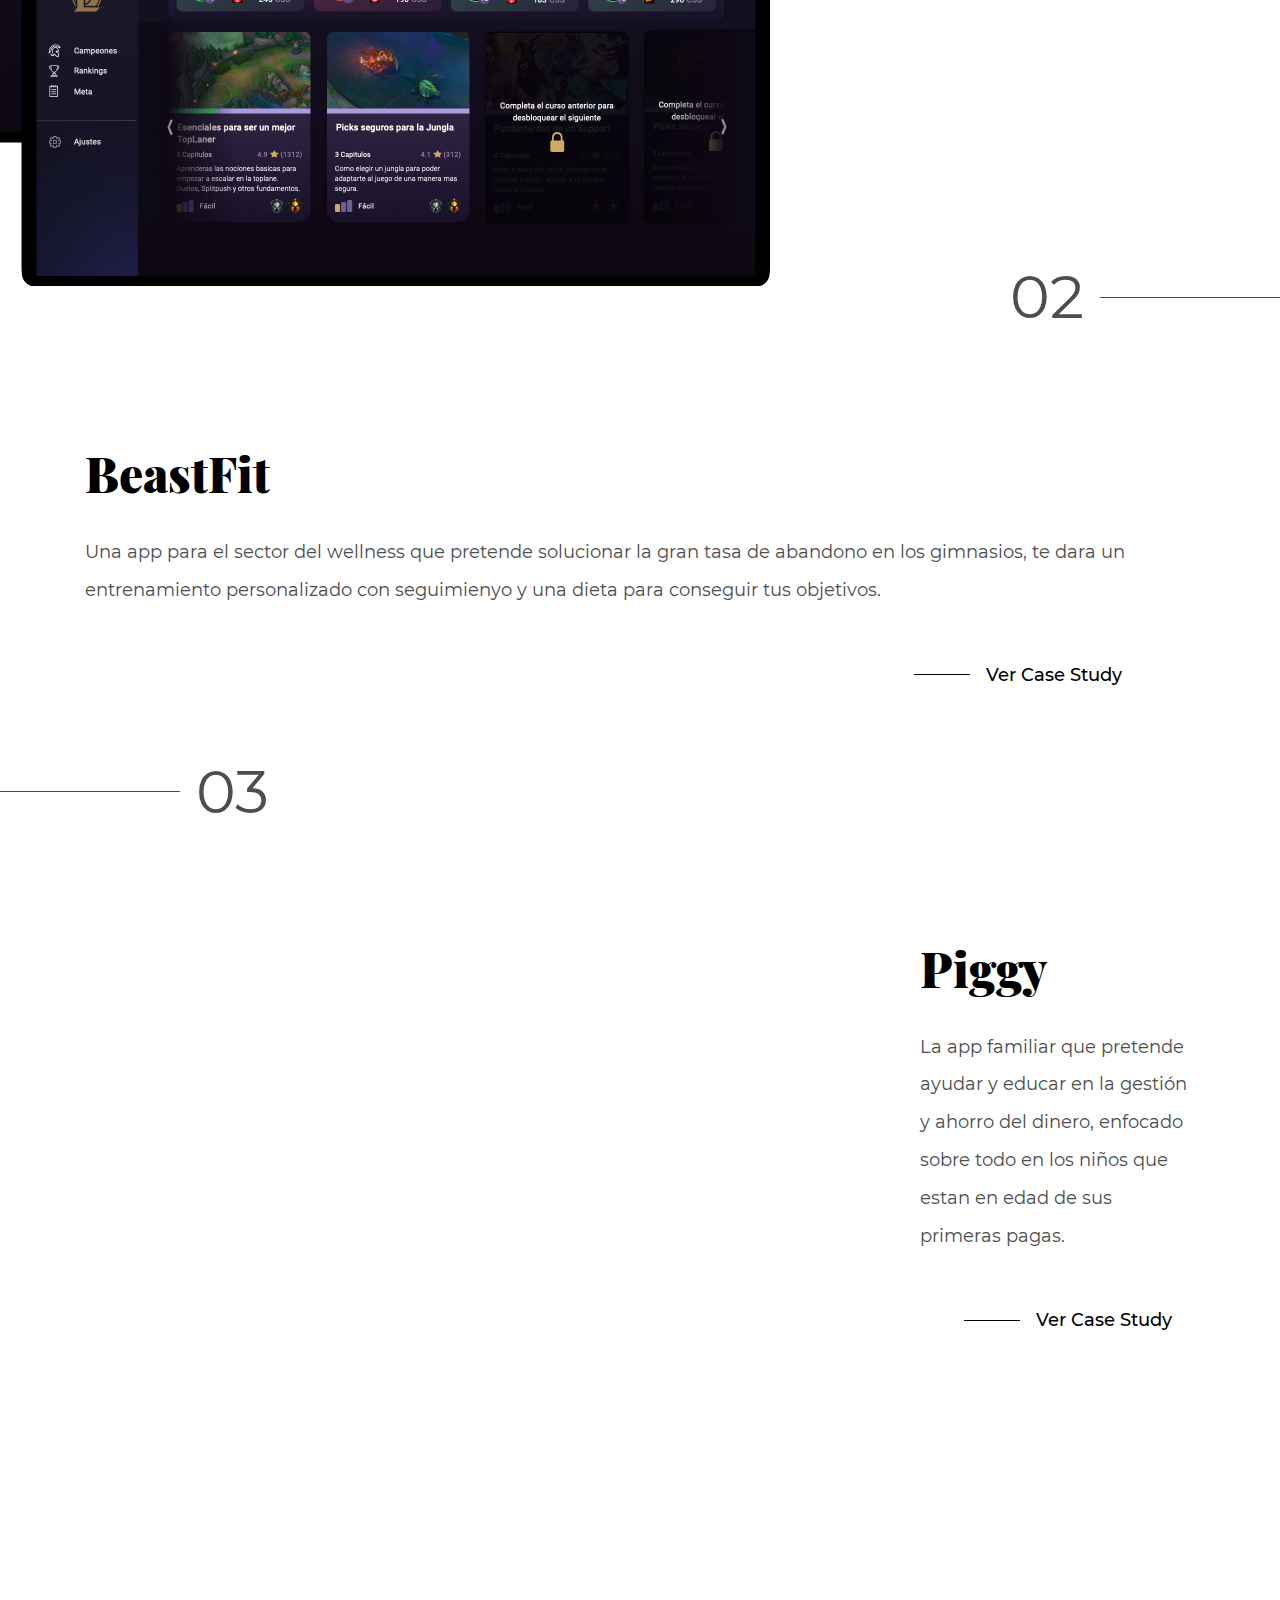
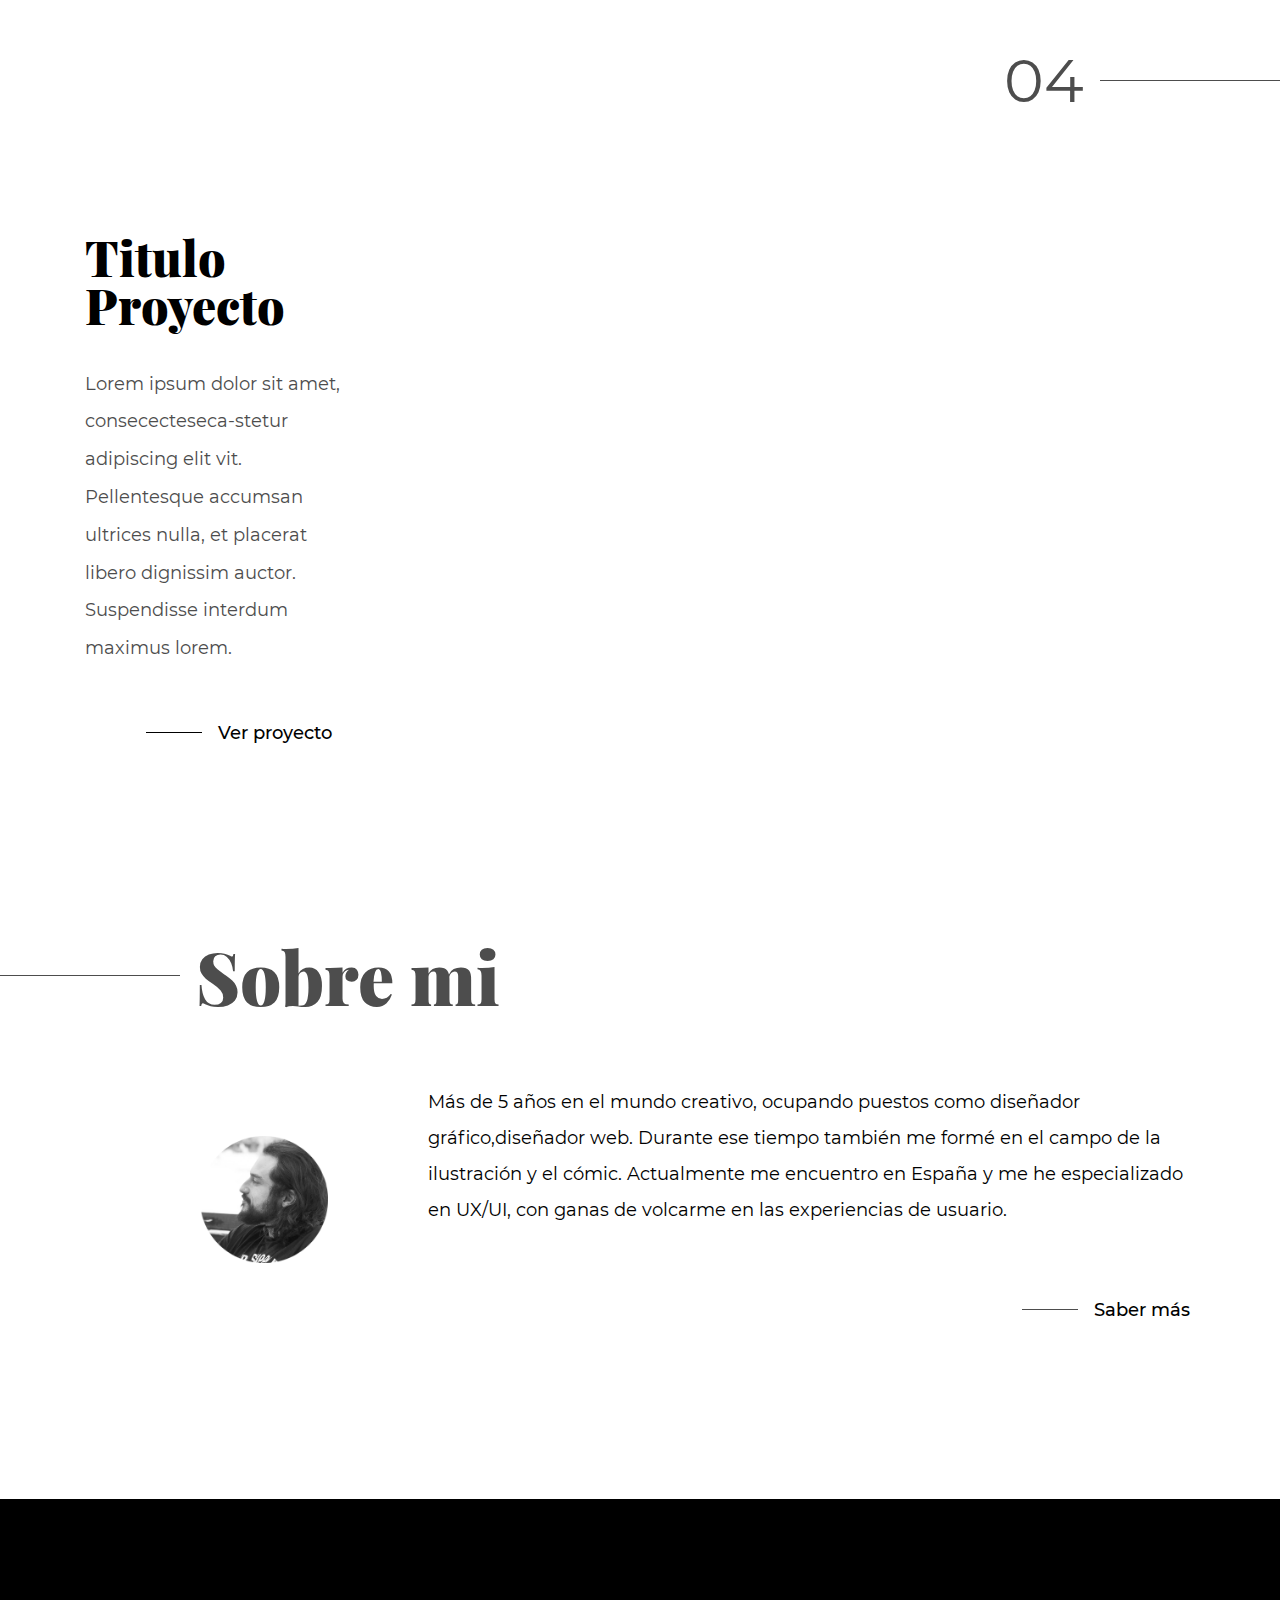
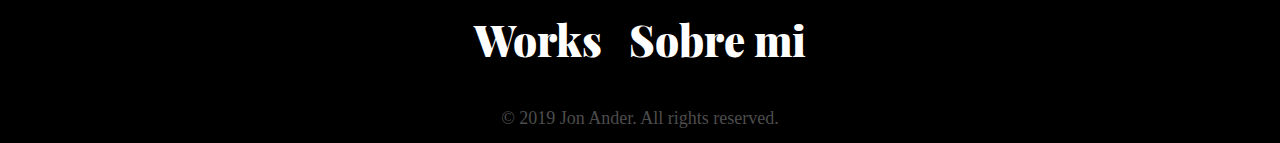
==== commit 1ec492e7: "Update index.html" ====
--- a/index.html
+++ b/index.html
@@ -72,7 +72,7 @@
             <div class="texto-drch">
                 <p class="titulo-text">Game Good</p>
                 <p class="parrafo-drch">Una plataforma para gamers donde podrán mejorar su nivel aprendiendo mediante
-                    una biblioteca de cursos y comprando clases personalizadas con Streamers de su elección
+                    una biblioteca de cursos y comprando clases personalizadas con Streamers de su elección.
                 </p>
                 <div class="linea-enlace-drch">
                     <div class="linea-horizontal-enlace-drch"></div>
@@ -98,14 +98,14 @@
                 <a href="https://medium.com/@jasve90/ux-ui-case-study-beastfit-app-wellness-f7bde3cec4b2"
                     class="link-image" target="_blank"><img src="images/wellnesv2.png" alt="" class="imac"
                         data-aos="fade-up-left" data-aos-duration="1500" data-aos-easing="linear"></a>
-                <a href="https://medium.com/@jasve90/ux-ui-case-study-beastfit-app-wellness-f7bde3cec4b2" class="link-image" target="_blank"><img src="images/wellnes3.png" alt="" class="iphone"
+                <a href="https://medium.com/@jasve90/ux-ui-case-study-beastfit-app-wellness-f7bde3cec4b2" class="link-image" target="_blank"><img src="images/wellnesv4.png" alt="" class="iphone"
                         data-aos="fade-down" data-aos-duration="1000" data-aos-delay="100"></a>
             </div>
             <div class="texto-izq">
                 <p class="titulo-text">BeastFit</p>
                 <p class="parrafo-drch">Una app para el sector del wellness que pretende solucionar la gran tasa de
                     abandono en los gimnasios, te dara un entrenamiento personalizado con seguimienyo y una dieta para
-                    conseguir tus objetivos
+                    conseguir tus objetivos.
                 </p>
                 <div class="linea-enlace-drch">
                     <div class="linea-horizontal-enlace-drch"></div>
@@ -128,19 +128,19 @@
         </div>
         <div class="imagenes-textdrch">
             <div class="cajas-imagenes-izq">
-                <a href="" class="link-img"><img src="images/imac_black.png" alt="" class="imac"
+                <a href="https://medium.com/@jasve90/ux-ui-case-study-gestionar-la-paga-de-los-hijos-d725fd97dc9" class="link-img" target="_blank"><img src="images/piggy1.png" alt="" class="imac"
                         data-aos="fade-up-right" data-aos-duration="1500" data-aos-easing="linear"></a>
-                <a href="" class="link-image"><img src="images/iPhoneXS - Space Gray Copy 4.png" alt="" class="iphone"
-                        data-aos="fade-down" data-aos-duration="1000" data-aos-delay="100"></a>
+                <!--<a href="" class="link-image"><img src="images/iPhoneXS - Space Gray Copy 4.png" alt="" class="iphone"
+                        data-aos="fade-down" data-aos-duration="1000" data-aos-delay="100"></a>-->
             </div>
             <div class="texto-drch">
                 <p class="titulo-text">Piggy</p>
                 <p class="parrafo-drch">La app familiar que pretende ayudar y educar en la gestión y ahorro del dinero,
-                    enfocado sobre todo en los niños que estan en edad de sus primeras pagas
-                </p>
-                <div class="linea-enlace-drch">
-                    <div class="linea-horizontal-enlace-drch"></div>
-                    <a class="enlace">Ver proyecto</a>
+                    enfocado sobre todo en los niños que estan en edad de sus primeras pagas.
+                </p>
+                <div class="linea-enlace-drch">
+                    <div class="linea-horizontal-enlace-drch"></div>
+                    <a href="https://medium.com/@jasve90/ux-ui-case-study-gestionar-la-paga-de-los-hijos-d725fd97d" class="enlace" target="_blank">Ver Case Study</a>
                 </div>
             </div>
         </div>
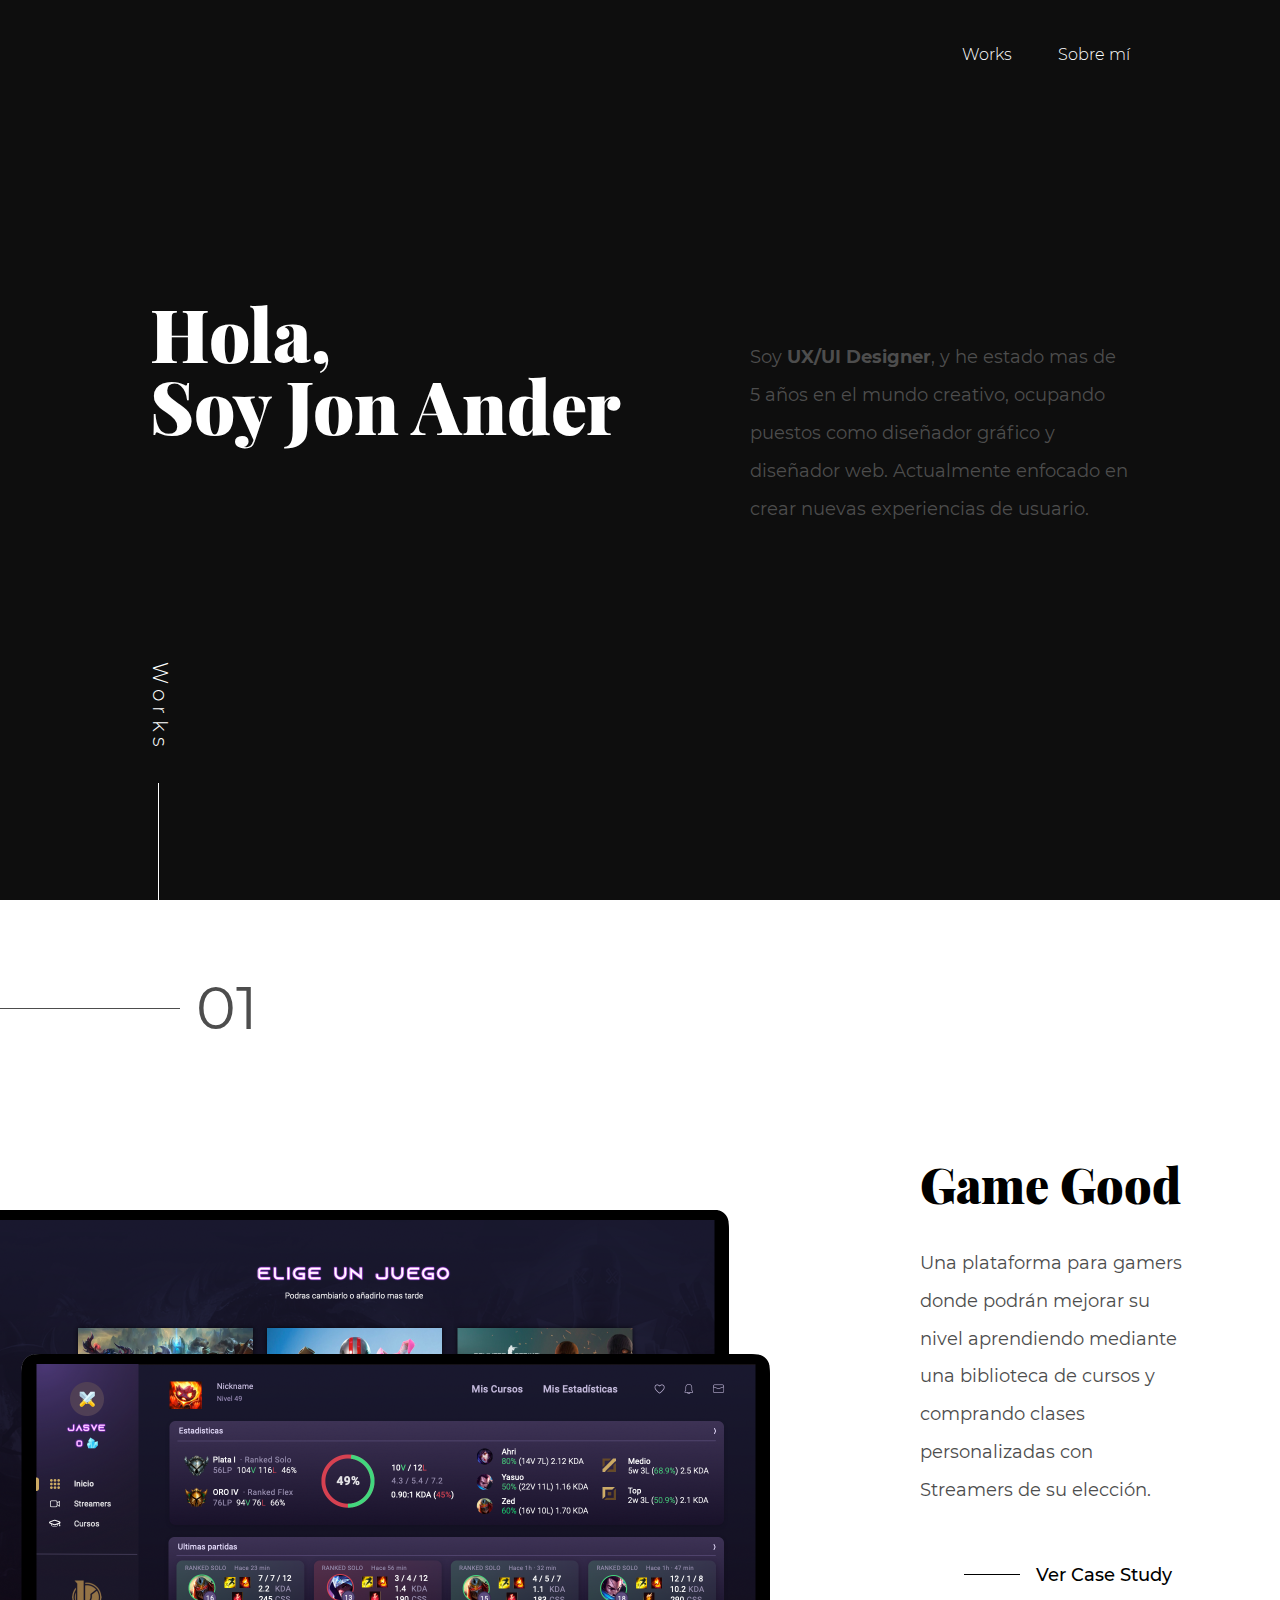
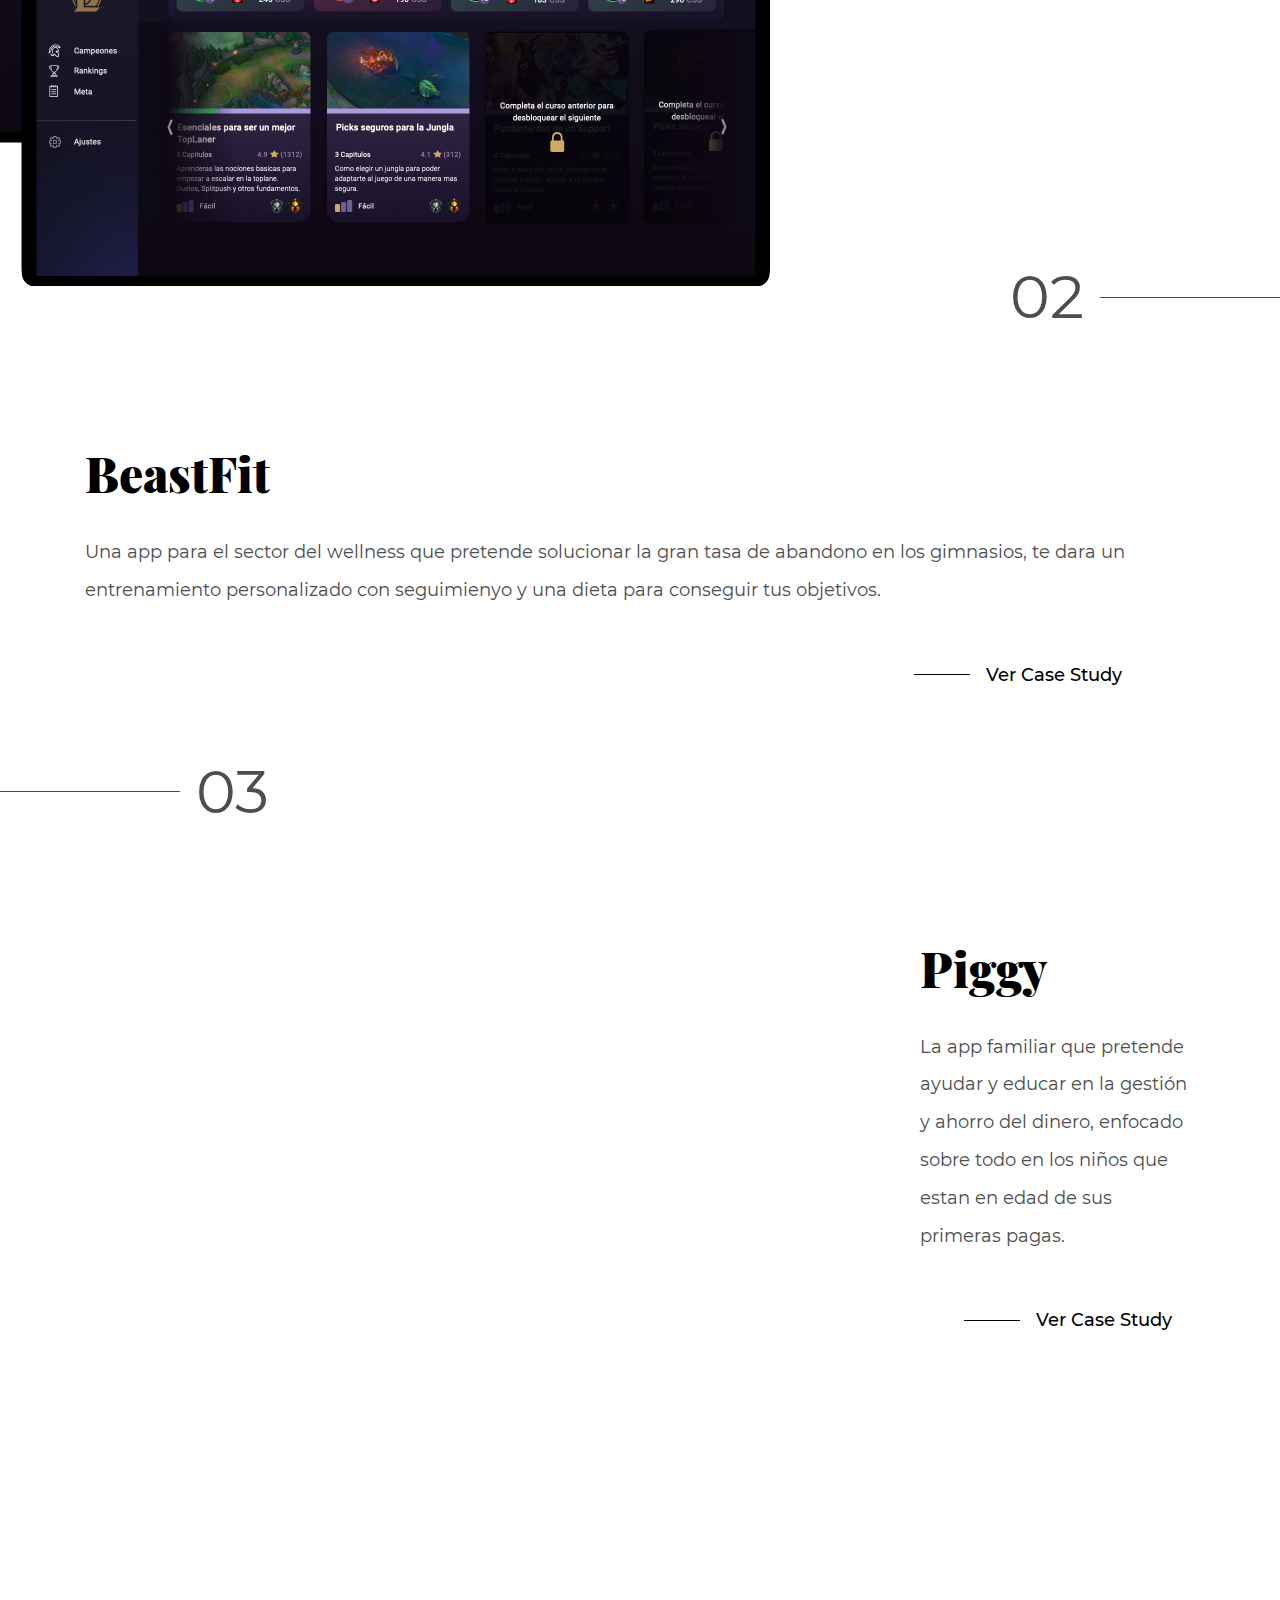
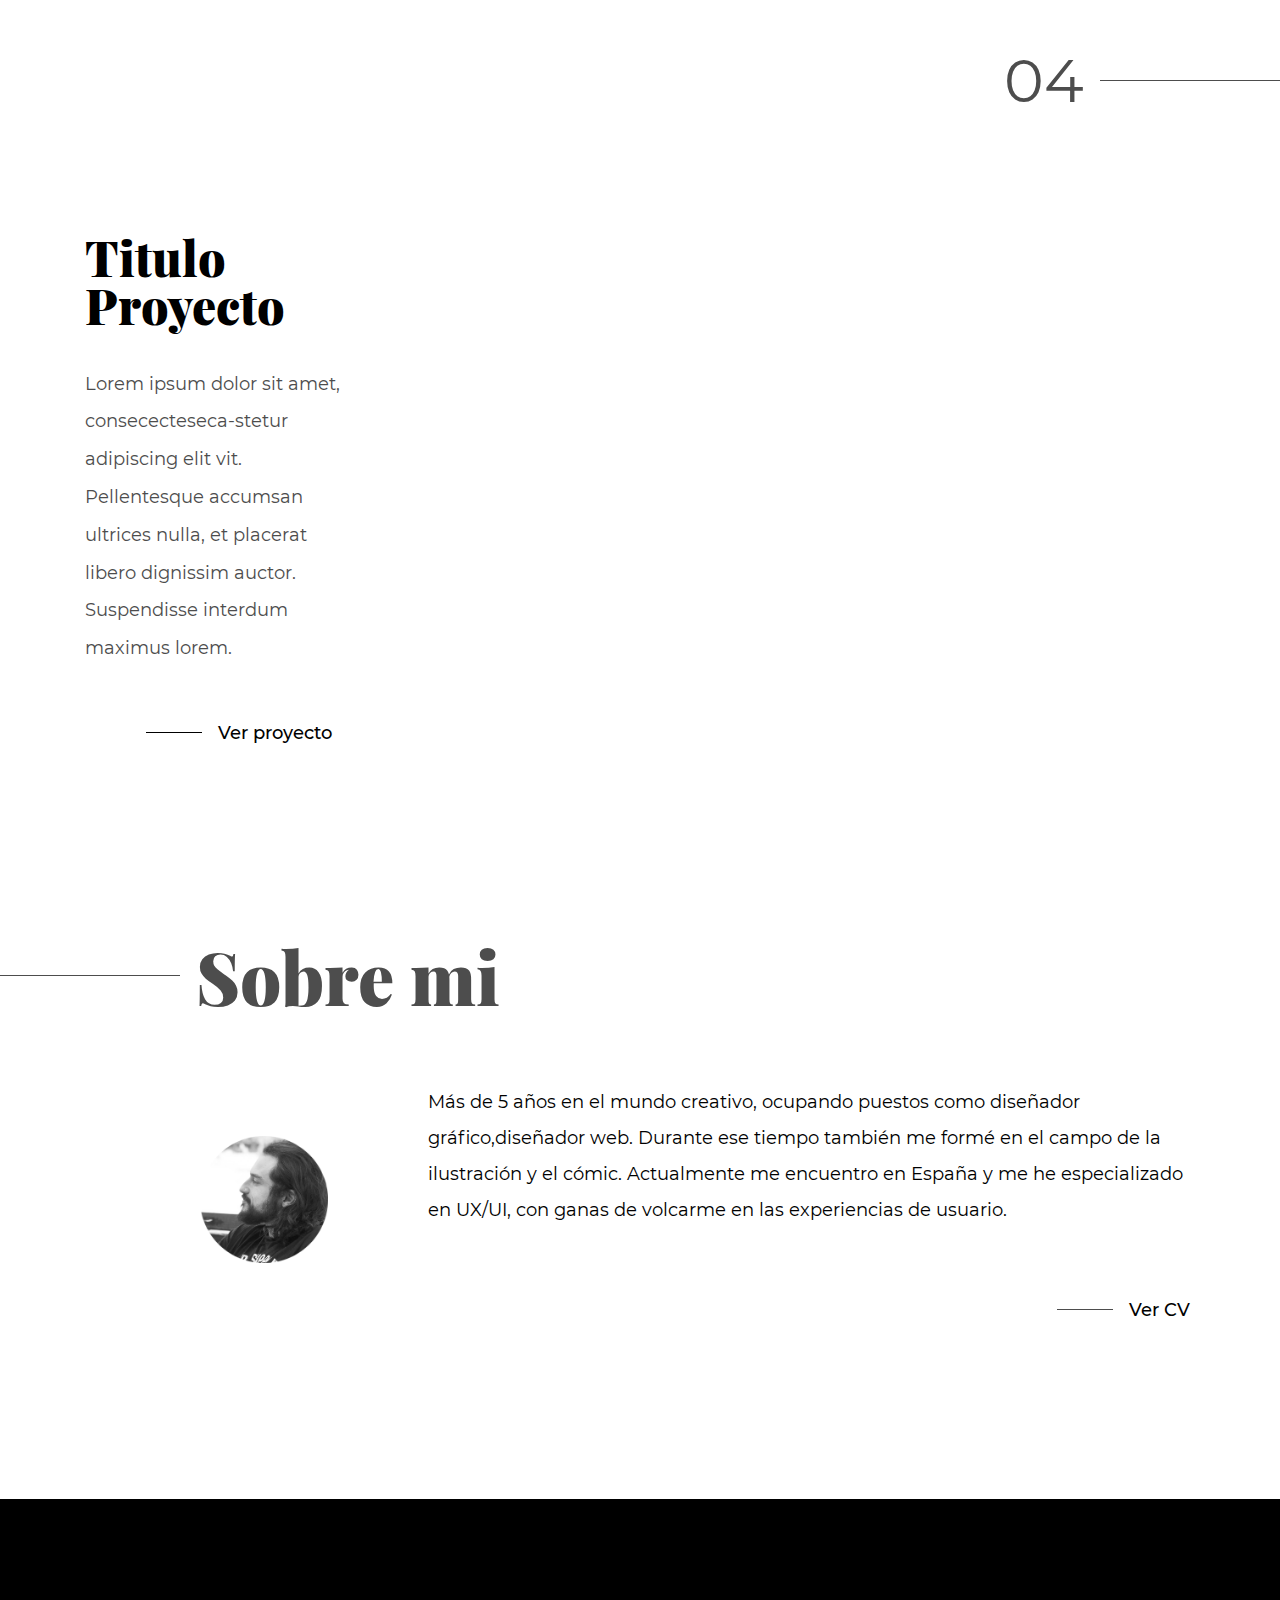
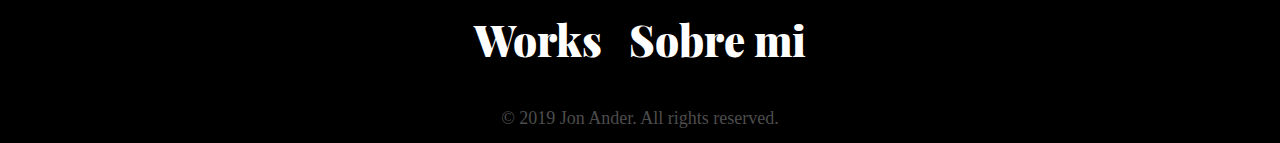
==== commit 75bb4a81: "Update index.html" ====
--- a/index.html
+++ b/index.html
@@ -20,9 +20,9 @@
         <div class="contenedor-cabecera">
             <header class="container-cabecera">
                 <div class="contenedor-redes">
-                    <a href="#"><i class="fab fa-medium-m"></i></a>
-                    <a href="#"><i class="fab fa-linkedin-in"></i></a>
-                    <a href="#"><i class="far fa-envelope"></i></a>
+                    <a href="https://medium.com/@jasve90" target="_blank"><i class="fab fa-medium-m"></i></a>
+                    <a href="https://www.linkedin.com/in/jasve90/" target="_blank"><i class="fab fa-linkedin-in"></i></a>
+                    <a href="mailto:jasve90@gmail.com" target="_blank"><i class="far fa-envelope"></i></a>
                 </div>
                 <nav>
                     <div class="menu-home">
@@ -195,7 +195,7 @@
                     experiencias de usuario.</p>
                 <div class="linea-enlace-about">
                     <div class="linea-horizontal-about"></div>
-                    <a class="enlace">Saber más</a>
+                    <a href="images/Jon_Ander_CV.jpg" download="Jon_Ander_CV" class="enlace">Ver CV</a>
                 </div>
             </div>
         </div>
@@ -206,9 +206,9 @@
     <footer>
         <div class="container-footer">
             <div class="redes-footer">
-                <a href="#"><i class="fab fa-medium-m"></i></a>
-                <a href="#"><i class="fab fa-linkedin-in"></i></a>
-                <a href="#"><i class="far fa-envelope"></i></a>
+                <a href="https://medium.com/@jasve90" target="_blank"><i class="fab fa-medium-m"></i></a>
+                <a href="https://www.linkedin.com/in/jasve90/" target="_blank"><i class="fab fa-linkedin-in"></i></a>
+                <a href="mailto:jasve90@gmail.com" target="_blank"><i class="far fa-envelope"></i></a>
             </div>
             <div class="menu-footer">
                 <a href="">Works</a>
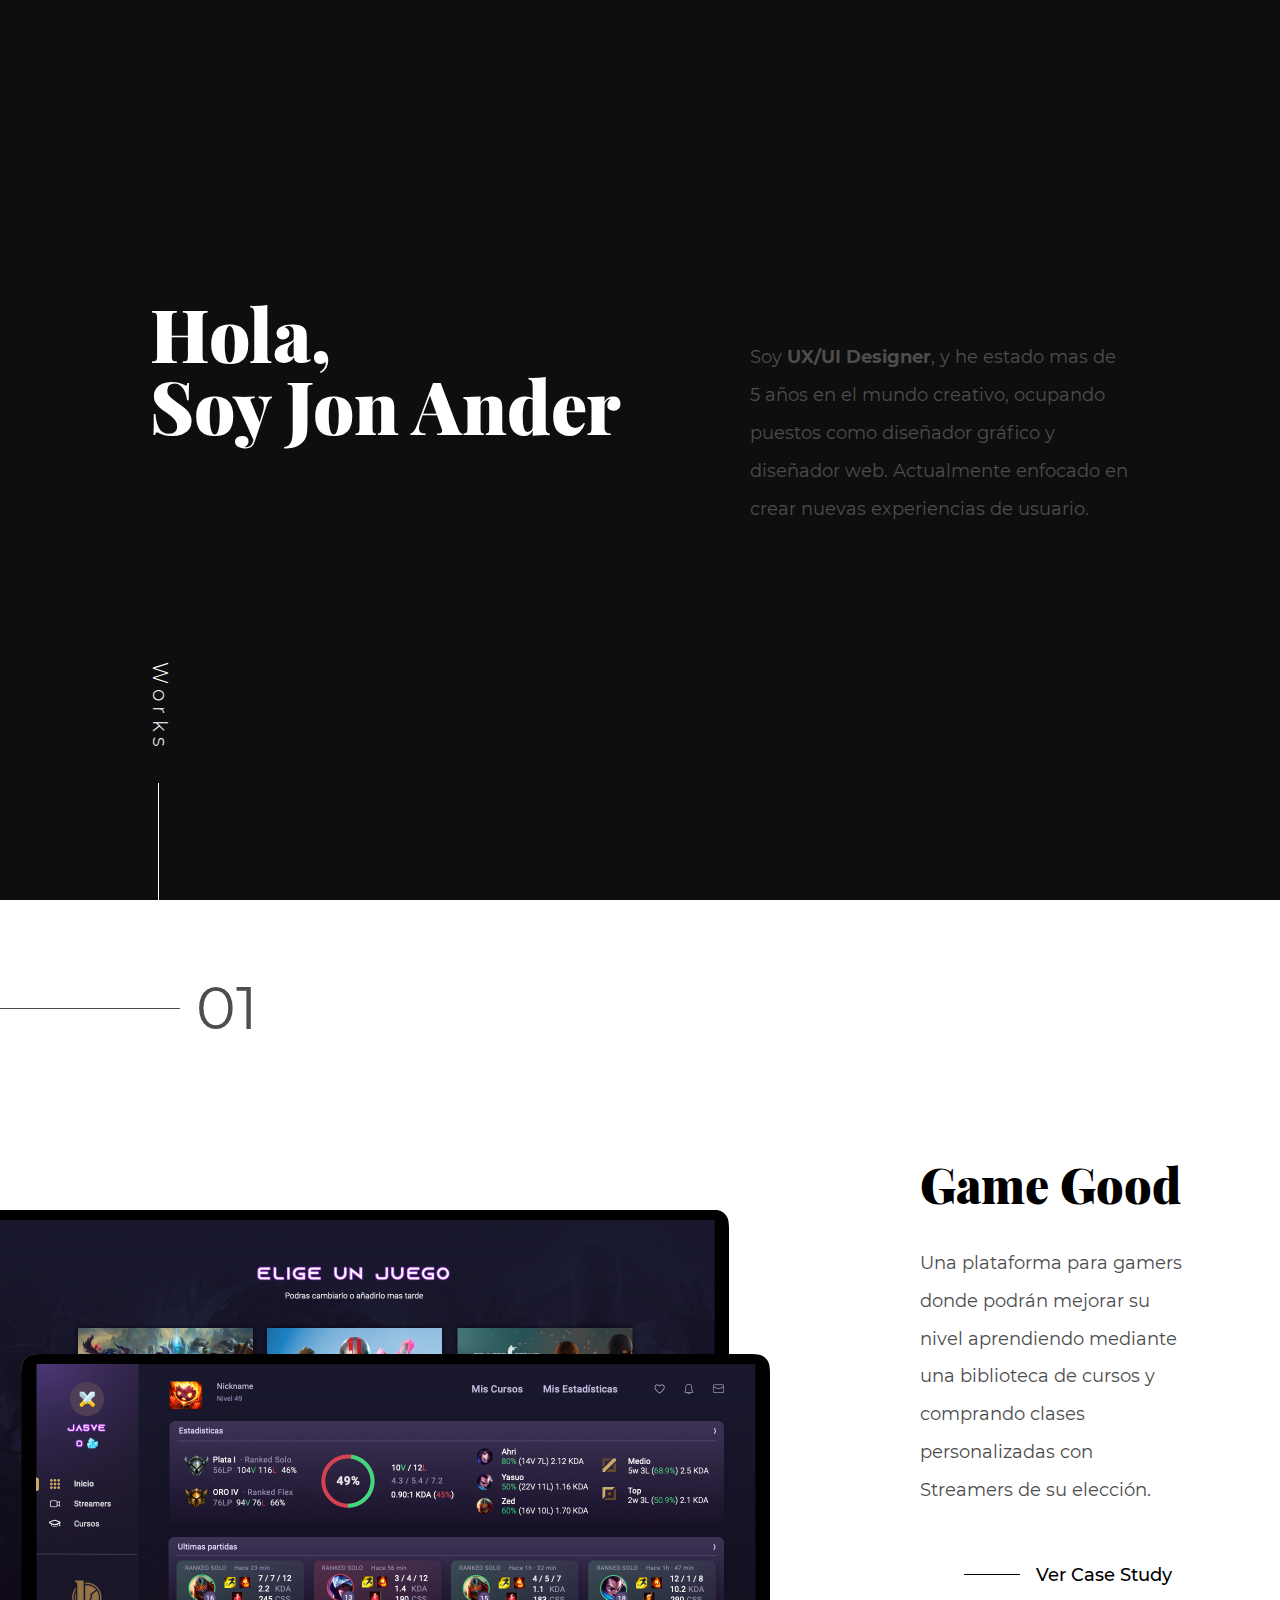
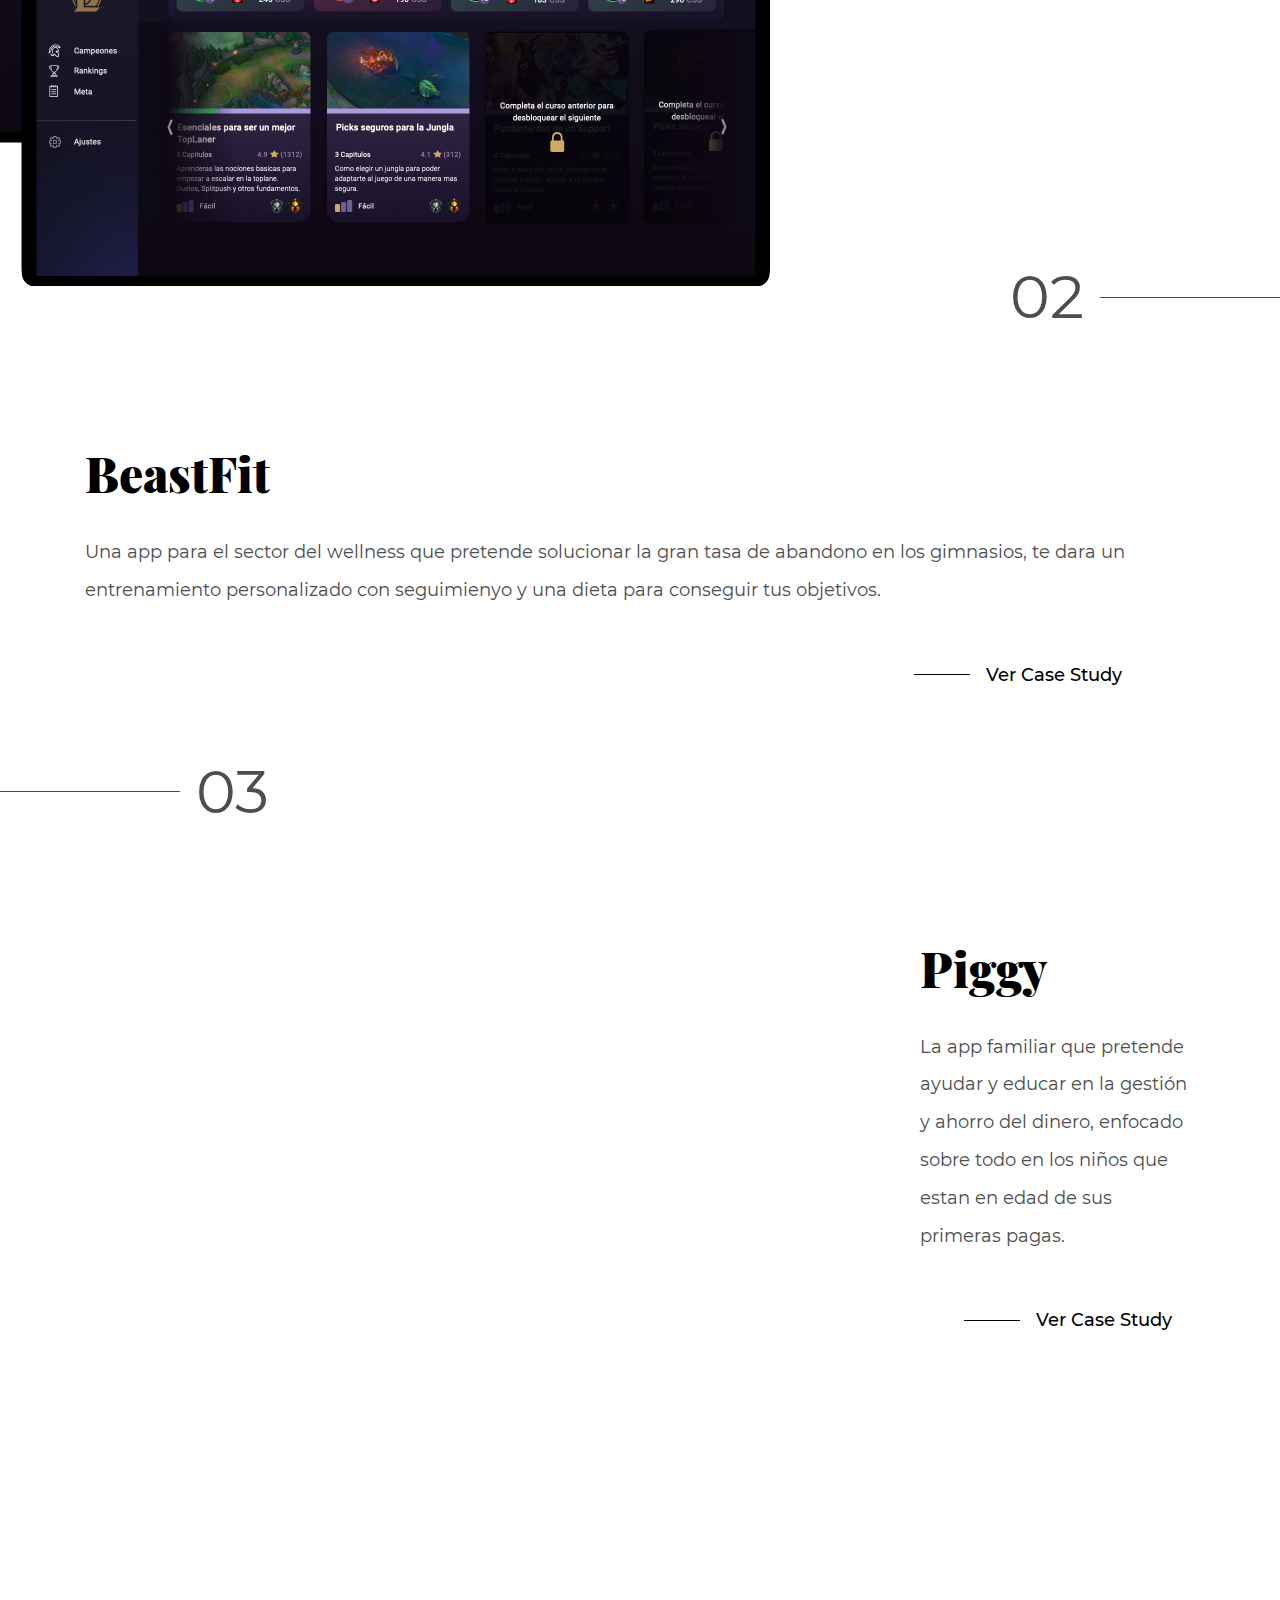
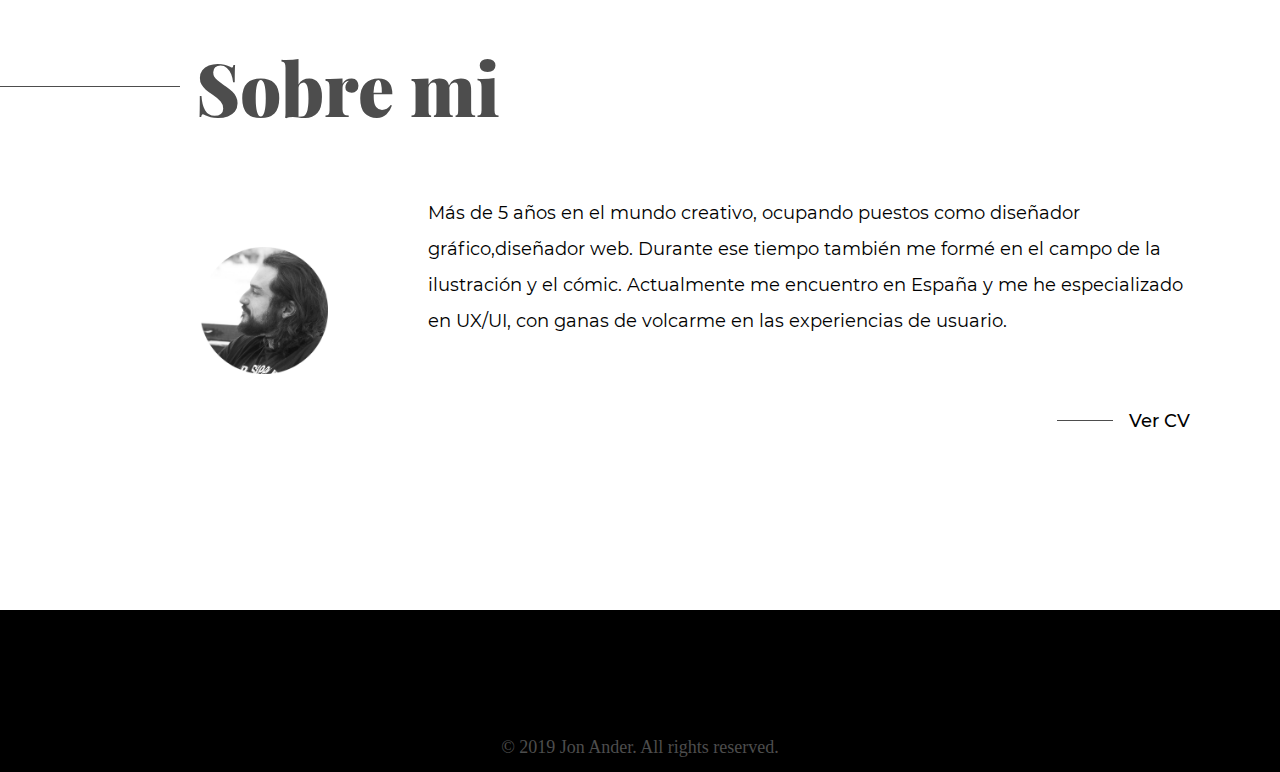
==== commit 1b62966e: "Update index.html" ====
--- a/index.html
+++ b/index.html
@@ -24,12 +24,12 @@
                     <a href="https://www.linkedin.com/in/jasve90/" target="_blank"><i class="fab fa-linkedin-in"></i></a>
                     <a href="mailto:jasve90@gmail.com" target="_blank"><i class="far fa-envelope"></i></a>
                 </div>
-                <nav>
+               <!--<nav>
                     <div class="menu-home">
                         <a href="#">Works</a>
                         <a href="#">Sobre mí</a>
                     </div>
-                </nav>
+                </nav>-->
             </header>
         </div>
         <section class="caja-fraseyo">
@@ -140,15 +140,15 @@
                 </p>
                 <div class="linea-enlace-drch">
                     <div class="linea-horizontal-enlace-drch"></div>
-                    <a href="https://medium.com/@jasve90/ux-ui-case-study-gestionar-la-paga-de-los-hijos-d725fd97d" class="enlace" target="_blank">Ver Case Study</a>
-                </div>
-            </div>
-        </div>
-    </section>
-
-    <!-------------------->
-    <!-------------------->
-    <!-- Proyecto 4 -->
+                    <a href="https://medium.com/@jasve90/ux-ui-case-study-gestionar-la-paga-de-los-hijos-d725fd97dc9" class="enlace" target="_blank">Ver Case Study</a>
+                </div>
+            </div>
+        </div>
+    </section>
+
+    <!-------------------->
+    <!-------------------->
+    <!-- Proyecto 4 
 
     <section class="caja-proyecto">
         <div class="caja-linea-numero-project-drch">
@@ -174,7 +174,7 @@
                 </div>
             </div>
         </div>
-    </section>
+    </section>-->
     <!-------------------->
     <!-------------------->
     <!-- About me-->
@@ -195,7 +195,7 @@
                     experiencias de usuario.</p>
                 <div class="linea-enlace-about">
                     <div class="linea-horizontal-about"></div>
-                    <a href="images/Jon_Ander_CV.jpg" download="Jon_Ander_CV" class="enlace">Ver CV</a>
+                    <a href="https://jasve90.github.io/portfolio/images/Jon_Ander_CV.pdf" class="enlace" target="_blank">Ver CV</a>
                 </div>
             </div>
         </div>
@@ -210,10 +210,10 @@
                 <a href="https://www.linkedin.com/in/jasve90/" target="_blank"><i class="fab fa-linkedin-in"></i></a>
                 <a href="mailto:jasve90@gmail.com" target="_blank"><i class="far fa-envelope"></i></a>
             </div>
-            <div class="menu-footer">
+            <!--<div class="menu-footer">
                 <a href="">Works</a>
                 <a href="">Sobre mi</a>
-            </div>
+            </div>-->
             <div class="frase-derechos">
                 <p>© 2019 Jon Ander. All rights reserved.</p>
             </div>
@@ -229,4 +229,4 @@
 </script>
 <script src="https://kit.fontawesome.com/026ed7ef67.js" crossorigin="anonymous"></script>
 
-</html>+</html>
